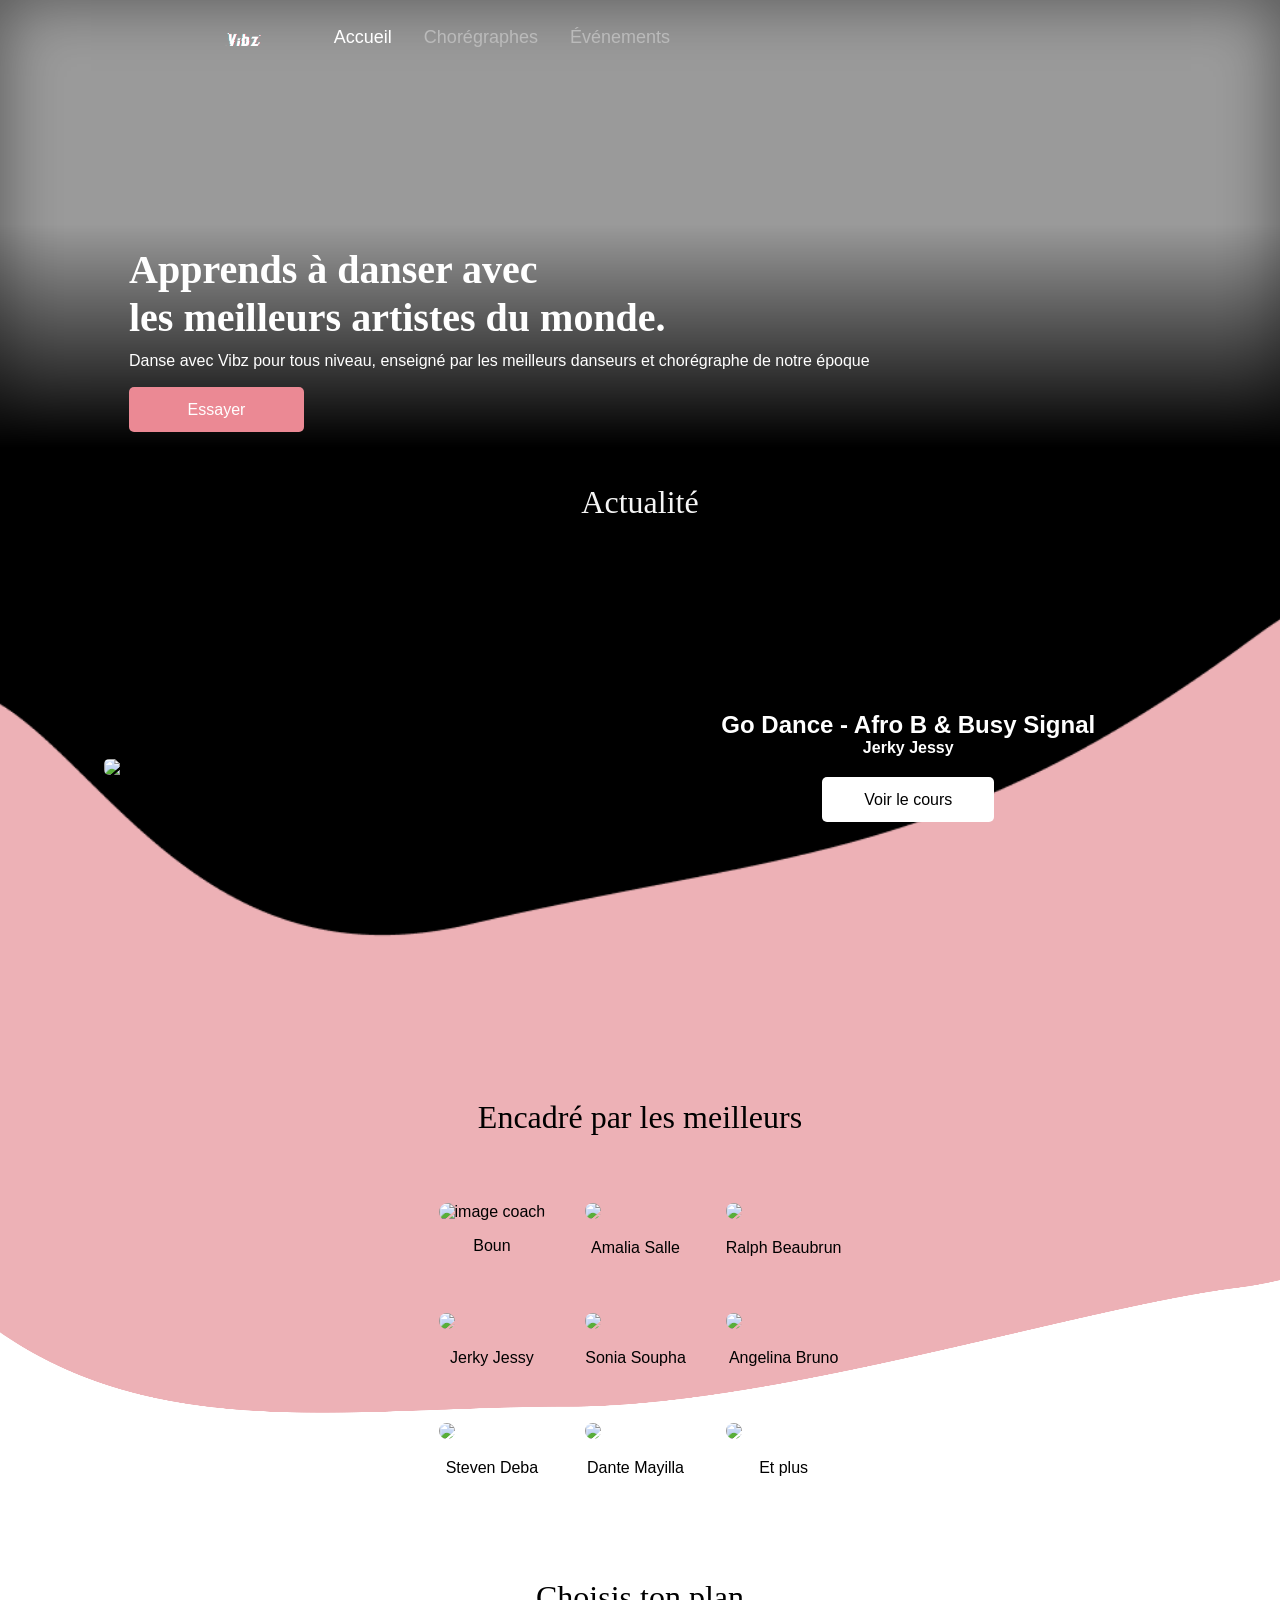
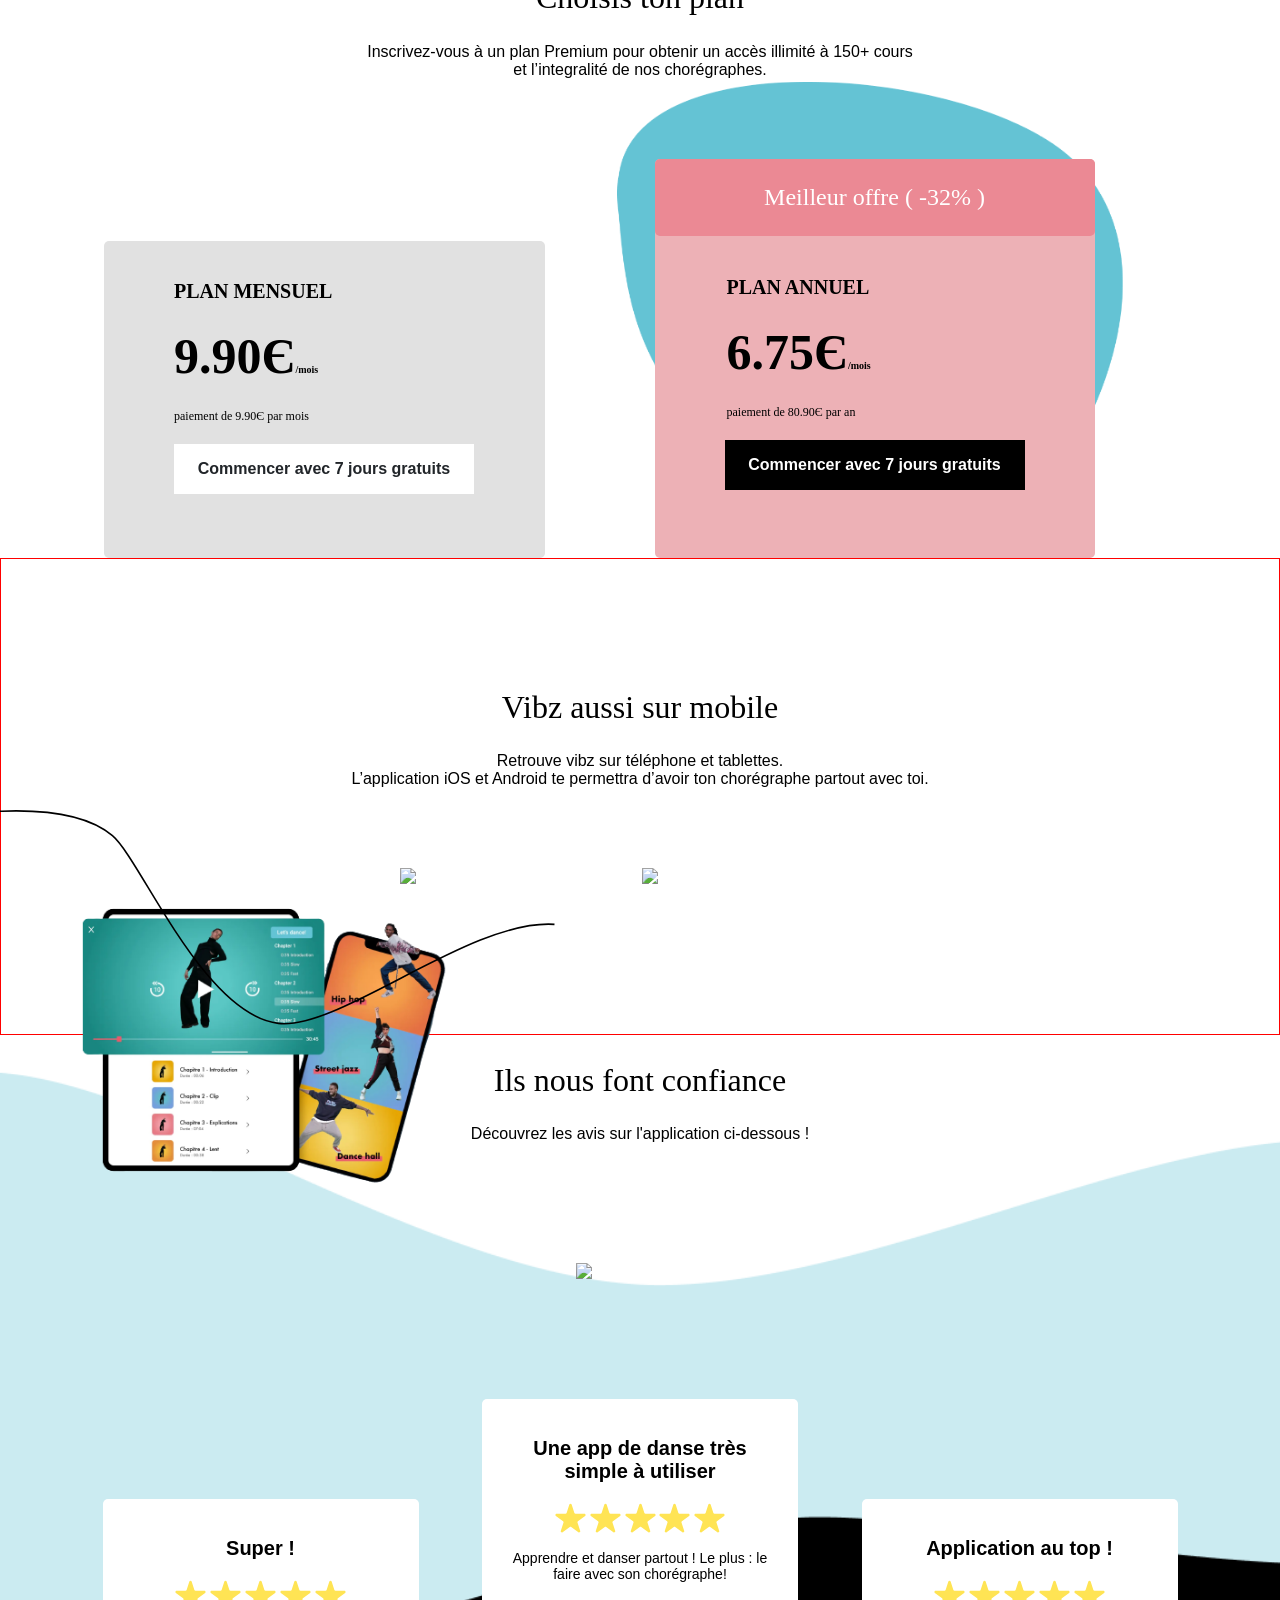
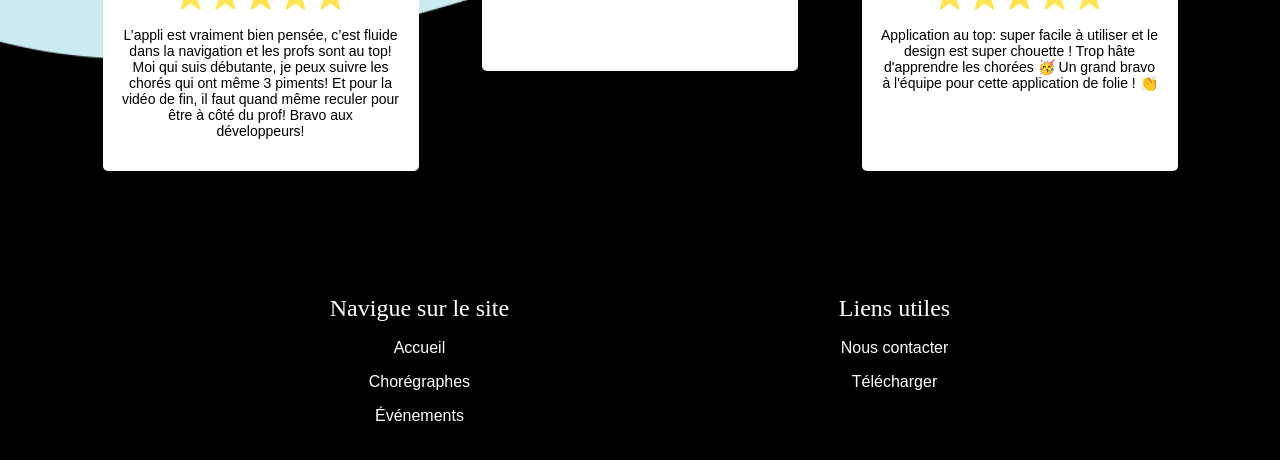
==== index.html @ 708f9fd5 "1.02.02" ====
<!DOCTYPE html>
<html lang="fr">

<head>
  <meta charset="UTF-8">
  <meta http-equiv="X-UA-Compatible" content="IE=edge">
  <meta name="viewport" content="width=device-width, initial-scale=1.0">
  <title>Vibz Dance Projet FW 2e I</title>
  <link rel="icon" type="image/png" href="images/icon.png">
  <link rel="stylesheet" href="style.css">
  <link rel="stylesheet" href="responsive.css">
</head>

<body>


  <!-- Partie Home -->


  <section>
    <div id="parent">
      <video id="video" src="images/test.mp4" autoplay loop muted></video>

      <div class="overlay">
      </div>

      <div class="gradient"></div>

      <header id="header">
        <div id="logo">
          <img src="images/logo.png" alt="logo">
        </div>
        <nav>
          <ul>
            <li><a class="active" href="index.html">Accueil</a></li>
            <li><a href="choregraphes.html">Chorégraphes</a></li>
            <li><a href="evenements.html">Événements</a></li>
          </ul>
        </nav>
      </header>

      <div class="overlay-front">
        <div class="arriv">
          <h1 id="text-white">Apprends à danser avec <br>
            les meilleurs artistes du monde.</h1>
          <p class="p-white">Danse avec Vibz pour tous niveau, enseigné par les
            meilleurs danseurs et chorégraphe de notre époque</p>
          <a class="btn-try">Essayer</a>
        </div>
      </div>
    </div>
  </section>


  <!-- Partie Actualité -->


  <section>
    <div class="main1">
      <h2 class="news">Actualité</h2>
      <div class="container">
        <img class="rose" src="images/rose.png">

        <div class="godance">
          <h4 class="white">Go Dance - Afro B & Busy Signal</h4>
          <h6>Jerky Jessy</h6>
          <a class="btn-see">Voir le cours</a>
        </div>

      </div>
    </div>
  </section>


  <!-- Partie Encadré par les meilleurs -->


  <section>
    <div class="divthebest">
      <h2 class="thebest">Encadré par les meilleurs</h2>
    </div>

    <div class="grid" id="img-white">
      <div class="photo-1">
        <img
          src="https://www.vibz.dance/_next/image?url=https%3A%2F%2Ffirebasestorage.googleapis.com%2Fv0%2Fb%2Fworldcandance-d82ad.appspot.com%2Fo%2Fchoreographers%252Fboun%252Fboun_profile_picture.jpg%3Falt%3Dmedia%26token%3D9c25cb56-d359-4a05-9c46-269ebfd60233&w=128&q=75"
          alt="image coach">
        <p class="coach-1">Boun</p>
      </div>
      <div class="photo-2">
        <img
          src="https://www.vibz.dance/_next/image?url=https%3A%2F%2Ffirebasestorage.googleapis.com%2Fv0%2Fb%2Fworldcandance-d82ad.appspot.com%2Fo%2Fchoreographers%252Famalia-salle%252Famalia_salle_profile_picture.jpg%3Falt%3Dmedia%26token%3Dde2f6868-88d7-4ff1-a062-2671416c5f69&w=128&q=75">
        <p class="coach-1">Amalia Salle</p>
      </div>
      <div class="photo-3">
        <img
          src="https://www.vibz.dance/_next/image?url=https%3A%2F%2Ffirebasestorage.googleapis.com%2Fv0%2Fb%2Fworldcandance-d82ad.appspot.com%2Fo%2Fchoreographers%252Fralph-beaubrun%252Fralph_beaubrun_profile_picture.jpg%3Falt%3Dmedia%26token%3D3e34596b-1ef4-49de-a685-628c40fd3b8f&w=128&q=75">
        <p class="coach-3">Ralph Beaubrun</p>
      </div>
      <div class="photo-4">
        <img
          src="https://www.vibz.dance/_next/image?url=https%3A%2F%2Ffirebasestorage.googleapis.com%2Fv0%2Fb%2Fworldcandance-d82ad.appspot.com%2Fo%2Fchoreographers%252Fjerky-jessy%252Fjerky_jessy_profile_picture.jpg%3Falt%3Dmedia%26token%3D17b07dfc-0f66-4710-b7e5-4c1dfb697aa8&w=128&q=75">
        <p class="coach-4">Jerky Jessy</p>
      </div>
      <div class="photo-5">
        <img
          src="https://www.vibz.dance/_next/image?url=https%3A%2F%2Ffirebasestorage.googleapis.com%2Fv0%2Fb%2Fworldcandance-d82ad.appspot.com%2Fo%2Fchoreographers%252Fsonia-soupha%252Fsonia_soupha_profile_picture.jpg%3Falt%3Dmedia%26token%3Dffe6ced4-2158-4cf2-9b3c-b516e6933300&w=128&q=75">
        <p class="coach-5">Sonia Soupha</p>
      </div>
      <div class="photo-6">
        <img
          src="https://www.vibz.dance/_next/image?url=https%3A%2F%2Ffirebasestorage.googleapis.com%2Fv0%2Fb%2Fworldcandance-d82ad.appspot.com%2Fo%2Fchoreographers%252Fangelina-bruno%252Fangelina_bruno_profile_picture.jpg%3Falt%3Dmedia%26token%3De5d7a3f4-0ad6-43d7-8d41-f0ca36f700e2&w=128&q=75">
        <p class="coach-6">Angelina Bruno</p>
      </div>
      <div class="photo-7">
        <img
          src="https://www.vibz.dance/_next/image?url=https%3A%2F%2Ffirebasestorage.googleapis.com%2Fv0%2Fb%2Fworldcandance-d82ad.appspot.com%2Fo%2Fchoreographers%252Fsteven-deba%252Fsteven_deba_profile_picture.jpg%3Falt%3Dmedia%26token%3D087ee11c-7c75-4ff1-a467-c4d34cd9067d&w=128&q=75">
        <p class="coach-7">Steven Deba</p>
      </div>
      <div class="photo-8">
        <img
          src="https://www.vibz.dance/_next/image?url=https%3A%2F%2Ffirebasestorage.googleapis.com%2Fv0%2Fb%2Fworldcandance-d82ad.appspot.com%2Fo%2Fchoreographers%252Fdante-mayilla%252Fdante_profile_picture.jpg%3Falt%3Dmedia%26token%3Daf656cca-d666-4e8f-b3cd-88b8c456d04a&w=128&q=75">
        <p class="coach-8">Dante Mayilla</p>
      </div>
      <div class="photo-9">
        <img src="https://www.vibz.dance/_next/image?url=%2Fassets%2Fhome%2Fmore_button.png&w=128&q=75">
        <p class="coach-9">Et plus</p>
      </div>
    </div>
  </section>


  <!-- Choisis ton plan -->


  <section>
    <h2 class="choosetitle">Choisis ton plan</h2>
    <p class="undertitle">Inscrivez-vous à un plan Premium pour obtenir un accès illimité à 150+ cours <br>
      et l’integralité de nos chorégraphes.</p>


    <!-- Partie Mensuel -->


    <div>
      <div class="containeroffer">
        <div id="monthly">
          <h6 class="left">PLAN MENSUEL</h6>
          <p class="price-left">9.90Є<span class="small">/mois</span></p>
          <p class="pay-left">paiement de 9.90Є par mois</p>
          <a class="startm">Commencer avec 7 jours gratuits</a>

        </div>


        <!-- Partie Annuel -->


        <div id="year">
          <img src="images/pricing_background.png" class="bgblue" alt="fondbleu">
          <div id="bestoffer">
            <p class="pannuel">Meilleur offre ( -32% )</p>
          </div>
          <div class="padding">
            <h3 class="right">PLAN ANNUEL</h3>
            <p class="price">6.75Є<span class="small">/mois</span></p>
            <p class="pay">paiement de 80.90Є par an </p>
            <a class="starta">Commencer avec 7 jours gratuits</a>
          </div>
        </div>
      </div>
    </div>
  </section>


  <!-- Vibz aussi sur mobile -->


  <section class="section-mobile">
    <div>
      <h2 class="vibzmobile">Vibz aussi sur mobile</h2>
      <p class="undertitle1">Retrouve vibz sur téléphone et tablettes. <br>
        L’application iOS et Android te permettra d’avoir ton chorégraphe partout avec toi.</p>
      <img src="images/vibz_tablette_mobile.png" id="tablet" alt="tablette appli">
      <div>
        <svg id="svg" preserveAspectRatio="xMinYMin" viewBox="0 0 400 200">
          <path stroke="black" fill="none"
            d="M6.231,25.429 C3.795,25.356 86.047,8.08 118.592,35.481 136.455,50.506 175.453,147.31 222.45,152.953 260.841,157.56 342.9,87.392 395.287,90.986   " />
        </svg>
      </div>
    </div>

    <div class="row">
      <img src="https://www.cantelmedical.eu/wp-content/uploads/2022/06/App-Store-picto.png" id="marginright"
        class="apples">
      <img
        src="https://www.aixlesbains.fr/var/aixinter/storage/images/media/images/cadre-de-vie/technologie/logo-disponible-sur-google-play/477789-1-fre-FR/Logo-Disponible-sur-Google-play_full_image.png"
        class="googlep">
    </div>
  </section>


  <!-- Ils nous font confiance -->


  <section class="main2">
    <div>
      <h2 class="choosetitle">Ils nous font confiance</h2>
      <div class="undertitle">Découvrez les avis sur l'application ci-dessous !</div>
      <img src="https://www.vibz.dance/_next/image?url=%2Flogos%2Fpartners%2Fstudio_harmonic_logo.png&w=384&q=75"
        class="logoentr">
    </div>


    <div class="row-comm">
      <div class="comm1">
        <p class="reviewtitle">Super !</p>
        <!-- <img src="https://www.vibz.dance/_next/image?url=%2Fassets%2Fhome%2Ffive_stars.png&w=256&q=75" class="star"> -->
        <img src="images/star.svg" id="star1">
        <img src="images/star.svg" id="star2">
        <img src="images/star.svg" id="star3">
        <img src="images/star.svg" id="star4">
        <img src="images/star.svg" id="star5">
        <p class="comm">L’appli est vraiment bien pensée, c’est fluide dans la navigation et les profs sont au
          top! Moi qui suis débutante, je peux suivre les chorés qui ont même 3 piments! Et pour la vidéo de
          fin, il faut quand même reculer pour être à côté du prof! Bravo aux <br> développeurs!</p>
      </div>
      <div class="comm2">
        <p class="reviewtitle">Une app de danse très simple à utiliser</p>
        <img src="images/star.svg" id="star6">
        <img src="images/star.svg" id="star7">
        <img src="images/star.svg" id="star8">
        <img src="images/star.svg" id="star9">
        <img src="images/star.svg" id="star10">
        <p class="comm">Apprendre et danser partout ! Le plus : le faire avec son chorégraphe!</p>
      </div>
      <div class="comm3">
        <p class="reviewtitle">Application au top !</p>
        <img src="images/star.svg" id="star11">
        <img src="images/star.svg" id="star12">
        <img src="images/star.svg" id="star13">
        <img src="images/star.svg" id="star14">
        <img src="images/star.svg" id="star15">
        <p class="comm">Application au top: super facile à utiliser et le design est super chouette ! Trop hâte
          d'apprendre les chorées 🥳 Un grand bravo à l'équipe pour cette application de folie ! 👏</p>
      </div>
    </div>
  </section>


  <!-- Footer -->


  <section>
    <footer>
      <div class="jce">
        <h4 class="tf">Navigue sur le site</h4>
        <a class="link" href="index.html">Accueil</a>
        <a class="link" href="choregraphes.html">Chorégraphes</a>
        <a class="link" href="choregraphes.html">Événements</a>
      </div>
      <div>
        <h4 class="tf">Liens utiles</h4>
        <a class="link" href="index.html">Nous contacter</a>
        <a class="link" href="https://vibz.dance/download">Télécharger</a>
      </div>
    </footer>
  </section>


  <!-- Script -->


  <script src="https://cdnjs.cloudflare.com/ajax/libs/gsap/3.9.1/gsap.min.js"></script>
  <script src="https://cdnjs.cloudflare.com/ajax/libs/gsap/3.9.1/MotionPathPlugin.min.js"></script>
  <script src="https://cdnjs.cloudflare.com/ajax/libs/gsap/3.9.1/ScrollTrigger.min.js"></script>
  <script src="script.js"></script>

</body>

</html>
---- style.css ----
/* Home / Header */


body {
    margin: 0;
    padding: 0;
    background-color: #fff;
    font-family: "Nunito", sans-serif;
    overflow-x: hidden;
    box-sizing: border-box;
}


#video {
    position: absolute;
    width: 100vw;
    height: 100%;
    top: 0;
    left: 0;
    object-fit: cover;
    user-select: none;
}

#main {
    margin-top: 2000px;
}

#parent {
    position: relative;
    height: 35vw;
    width: 100vw;
}

.overlay {
    position: absolute;
    top: 0;
    left: 0;
    width: 100%;
    height: 100%;
    background-color: rgba(0, 0, 0, 0.396);
    box-shadow: inset 0 0 4em rgba(0, 0, 0, 0.463);
}

.gradient {
    position: absolute;
    bottom: 0;
    left: 0;
    width: 100%;
    height: 50%;
    background: linear-gradient(#00000000, #000000);
}



#header {
    position: relative;
    z-index: 10;
    display: flex;
    justify-content: flex-start;
}

#logo img {
    width: 2.8vw;
    margin-top: 33px;
    margin-left: 225px;
}


nav ul {

    list-style-type: none;
    padding: 10px;
    margin-top: 17px;
    margin-left: 49px;
    display: flex;

}

nav li {

    display: inline-block;
    margin: 0px;
    padding: 0px;
    text-align: center;

}

nav li a {
    margin: 0px 14px;
    text-decoration: none;
    color: rgb(186, 186, 186);
    font-size: 18px;
    margin-right: 18px;
    transition: 0.3s;

}

nav a:hover {
    /**border-bottom: 5px solid red;**/
    color: rgb(220, 220, 220)
}

.active {
    color: white;
    transition: 0.3s;
}

nav a .active:hover {
    color: white;
}



#text-white {
    font-family: "Futura";
    font-size: 40px;
    line-height: 48px;
    color: white;
    display: block;
    max-width: 1023px;
    margin: auto;
    padding-top: 172px;
    padding-bottom: 10px;
    /* border: 1px solid red; */

}


.p-white {
    margin: auto;
    display: block;
    max-width: 1023px;
    /* border: 1px solid red; */
    color: white;
}

.overlay-front {
    position: relative;
    z-index: 1;
}

.btn-try {
    background-color: #eb8994;
    color: #fff;
    display: flex;
    border-radius: 5px;
    /* width: 175px; */
    height: 45px;
    max-width: 175px;
    max-height: 45px;
    margin-top: 17px;
    align-items: center;
    justify-content: center;
    transition: 0.2s;

}

.btn-try:hover {
    color: black;
    scale: 1.03;
}


.arriv {
    max-width: 1022px;
    margin: auto;
    justify-content: left;
}






/* Partie Actualité  */





.news {
    color: white;
    text-align: center;
    font-family: "Futura";
    font-weight: 500;
    font-size: 32px;
    margin-bottom: 100px;
}

.container {
    display: flex;
    align-items: center;
    /* border: 1px solid red;  */
    margin: auto;
    max-width: 1073px;
}

.containeroffer {
    display: flex;
    align-items: stretch;
    /* border: 1px solid red;  */
    margin: auto;
    max-width: 1073px;
}

.container img,
.container div {
    width: 50%;
    margin-bottom: 150px;
}

.rose {
    border-radius: 5px;
    visibility: hidden;
}

.white {
    color: white;
    text-align: center;
    font-size: 24px;
    justify-content: center;
    align-items: center;
    margin: 0;
}


h6 {
    /* Jerky Jessy */
    text-align: center;
    justify-content: center;
    color: white;
    font-size: 16px;
    margin: 0;
}



.main1 {
    padding: 5px;
    background-image: url(images/black_pink_split_background.png);
    background-size: 102% 102%;

}

#img-white {
    background-image: url(images/white_pink_split_background.png);
    top: 0;
    margin: 0;
    background-size: 101% 101%;
}

.godance {
    display: flex;
    height: 300px;
    margin: auto;
    justify-content: center;
    flex-direction: column;
    align-items: center;
    visibility: hidden;

}

.btn-see {
    background-color: #ffffff;
    color: #000;
    display: flex;
    border-radius: 5px;
    /* width: 175px; */
    height: 45px;
    max-width: 175px;
    max-height: 45px;
    margin-top: 20px;
    align-items: center;
    justify-content: center;
    padding-left: 42px;
    padding-right: 42px;
    transition: 0.2s;
}

.btn-see:hover {
    color: #eb8994;
    scale: 1.04;
}




/* Partie Encadré par les meilleurs */





.thebest {
    font-size: 32px;
    font-family: "Futura";
    font-weight: 500;
}

.grid {
    display: grid;
    justify-content: center;
    align-items: flex-start;
    gap: 40px;
    grid-template-areas:
        "a b c"
        "d e f"
        "g h i";
    padding-bottom: 60px;
}

.grid div p {
    text-align: center;
}


.grid p {
    text-align: center;
}

.grid div img {
    border-radius: 125px;
}

.photo-1 {
    grid-area: a;
}


.photo-2 {
    grid-area: b;
}



.photo-3 {
    grid-area: c;
}



.photo-4 {
    grid-area: d;
}



.photo-5 {
    grid-area: e;
}



.photo-6 {
    grid-area: f;
}




.photo-7 {
    grid-area: g;
}




.photo-8 {
    grid-area: h;
}



.photo-9 {
    grid-area: i;
}



.divthebest {
    padding-bottom: 40px;
    padding-top: 1px;
    margin: 0;
    text-align: center;
    background-color: #EDB1B6;

}




/* Partie Choisis ton plan */




.choosetitle {

    color: #000;
    text-align: center;
    font-family: "Futura";
    font-weight: 500;
    font-size: 32px;
}

.undertitle {

    text-align: center;
    padding-top: 0;
    margin-bottom: 80px;
}

.undertitle1 {
    text-align: center;
    padding-top: 0;
    margin-bottom: 80px;
    visibility: hidden;

}

.choose {
    /* border: 1px solid red; */
    max-width: 1000px;
    margin: auto;
}

.containeroffer #monthly {
    z-index: 0;
    background-color: #fff;
    border-radius: 5px;
    width: 363px;
    margin-top: 82px;
    padding: 39px;
}

.section-mobile {
    position: relative;
    border: 1px solid red;
}

#svg {
    z-index: 0;
    position: absolute;
    right: 717px;
    width: 50%;
    top: 220px;
    /* visibility: hidden; */
}


.containeroffer #year {
    background-color: #EDB1B6;
    border-radius: 5px;
    width: 440px;
    margin-left: 110px;
    position: relative;
}



.left {
    color: #000;
    font-family: "Futura";
    font-size: 20px;
    font-weight: 600;
    text-align: left;
    margin-left: 31.5px;
}

.right {
    color: #000;
    font-family: "Futura";
    font-size: 20px;
    font-weight: 600;
    text-align: left;
    margin-left: 24px;
}



#bestoffer {
    background-color: #EB8994;
    color: black;
    padding: 1px;
    border-radius: 5px;
    color: white;
    text-align: center;
    font-family: "Futura";
    font-weight: 400;
    font-size: 24px;

}

.price {
    font-size: 50px;
    font-family: "Futura";
    font-weight: 600;
    margin: 24px;

}

.price-left {
    font-size: 50px;
    font-family: "Futura";
    font-weight: 600;
    margin: 24px 24px 24px 31.5px;

}


.pay {
    font-size: 12px;
    font-family: "Futura";
    font-weight: 400;
    margin-left: 24px;
    margin-bottom: 20px;
}

.pay-left {
    font-size: 12px;
    font-family: "Futura";
    font-weight: 400;
    margin-left: 31.5px;
    margin-bottom: 20px;
}


.padding {
    padding: 20px 48px 68px 48px;

}

.startm {
    display: flex;
    font-size: 16px;
    background-color: #fff;
    height: 50px;
    font-weight: bold;
    color: #212529;
    height: 50px;
    margin: auto;
    max-width: 300px;
    max-height: 50px;
    justify-content: center;
    align-items: center;
    transition: 0.25s;
}

.startm:hover {
    scale: 1.1;
}


.starta {
    display: flex;
    font-size: 16px;
    background-color: #000;
    height: 50px;
    font-weight: bold;
    color: white;
    height: 50px;
    margin: auto;
    max-width: 300px;
    max-height: 50px;
    justify-content: center;
    align-items: center;
    transition: 0.25s;
}

.starta:hover {
    scale: 1.1;
}

.small {
    font-size: 10px
}

.bgblue {
    position: absolute;
    left: -30px;
    top: -20px;
    width: 490px;
    height: 460px;
    z-index: -1;
}




/* Partie Vibz aussi sur mobile */




.vibzmobile {
    color: #000;
    text-align: center;
    font-family: "Futura";
    font-weight: 500;
    font-size: 32px;
    margin-top: 130px;
    visibility: hidden;
}

#tablet {
    position: absolute;
    width: 41vw;

}

.row {
    margin: auto;
    max-width: 480px;
    display: flex;
    flex-wrap: wrap;
    /* border: 1px solid red; */
    margin-bottom: 150px;
}

.row img {
    width: 14vw;
}

#marginright {
    margin-right: 63px;
}

.main2 {
    background-image: url(images/trust_background.png);
    background-size: 102% 102%;
    background-repeat: no-repeat;
    text-align: center;
    height: 800px;
}

.logoentr {
    width: 10vw;
    display: flex;
    justify-content: center;
    margin: auto;
    margin-top: 120px;
    visibility: hidden;
}


.row-comm {
    margin: auto;
    max-width: 1075px;
    display: flex;
    flex-wrap: wrap;
    margin-top: 220px;
    justify-content: space-between;

}

.reviewtitle {
    font-size: 20px;
    font-weight: 800;
}

.comm1 {
    border-radius: 5px;
    background-color: white;
    padding: 18px;
    width: 280px;
    font-size: 14px;

}

.comm2 {
    border-radius: 5px;
    background-color: white;
    padding: 18px;
    width: 280px;
    font-size: 14px;
}

.comm3 {
    border-radius: 5px;
    background-color: white;
    padding: 18px;
    width: 280px;
    font-size: 14px;
}



/* Partie Footer */



footer {
    display: flex;
    justify-content: space-evenly;
    color: white;
    background-color: #000;
    padding-bottom: 35px;

}

.tf {
    font-size: 24px;
    font-family: "Futura";
    font-weight: 500;
    line-height: 29px;
    margin-bottom: 0;
}

.link {
    display: flex;
    font-size: 16px;
    margin-top: 16px;
    text-decoration: none;
    color: white;
    justify-content: center;
    align-items: center;
}
---- responsive.css ----
/* Partie Grand Ecran */

@media only screen and  (min-width: 1580px) {
    .row {
        max-width: 640px;
    }
}
    
@media only screen and  (min-width: 1580px) {
    #text-white {
        font-weight: 800;
    }
}

/* Partie Mobile */

@media only screen and (max-width: 424px) {
    body {
        overflow-x: hidden;
        max-width: 424px;
    }
}

@media only screen and (max-width: 424px) {
    .news {
        font-size: 40px;
    }
}


@media only screen and (max-width: 424px) {
    nav ul {
        margin-left: 15px;
        font-size: 1px;
    }
}

@media only screen and (max-width: 424px) {
    nav li a {
        margin-left: 15px;
        font-size: 14px;
    }
}

@media only screen and (max-width: 424px) {
    #logo img{
        margin-left: 30px;
        width: 8vw;
    }
}


@media only screen and (max-width: 424px) {
    #text-white {
        font-size: 24px;
        margin: auto;
        max-width: 350px;
        margin-top: 30px;
        margin-bottom: 30px;
        text-align: center;

    }
}

@media only screen and (max-width: 424px) {
    .p-white {
        margin: auto;
        max-width: 350px;
        margin-top: 30px;
        margin-bottom: 30px;
        text-align: center;

    }
}

@media only screen and (max-width: 424px) {
    .btn-try {
        margin: auto;
        max-width: 150px;

    }
}


@media only screen and (max-width: 424px) {
    .godance {
       height: 1000px;
       align-items:initial;
       max-width: 180px;

    }
}

@media only screen and (max-width: 424px) {
    .rose {
       height: 150px;

    }
}

@media only screen and (max-width: 424px) {
    .grid div img  {
        width: 90px;

    }
}

@media only screen and (max-width: 424px) {
    .grid div p  {
        font-size: 12px;
        text-align: center;
        gap: 34px;

    }
}


@media only screen and (max-width: 424px) {
    .encadre {
        font-size: 26px;

    }
}

@media only screen and (max-width: 424px) {
    .undertitle {
        font-size: 16px;
        max-width: 280px;
        margin: auto;

    }
}

@media only screen and (max-width: 424px) {
    .undertitle1 {
        font-size: 16px;
        max-width: 280px;
        margin: auto;

    }
}

@media only screen and (max-width: 424px) {
    #tablet {
        width: 100vw;
        margin-top: 50px;
    }
}

@media only screen and (max-width: 424px) {
    .row {
        max-width: 309px;
        margin: auto;
        margin-bottom: 60px;
    }
}

@media only screen and (max-width: 424px) {
    .row img {
        width: 35vw;
        display: flex;
        justify-content: space-around;
        text-align: center;

    }
}

@media only screen and (max-width: 424px) {
    #marginright {
        margin-right: 0;

    }
}

@media only screen and (max-width: 424px) {
    .logoentr {
        width: 40vw;

    }
}

@media only screen and (max-width: 424px) {
    .containeroffer {
        display: flex;
        max-width: 300px;
        margin: auto;
        flex-direction: column;

    }
}

@media only screen and (max-width: 424px) {
    .containeroffer #mensuel {
        width: 269px;
        padding: 20px;
        margin-bottom: 200px;
    }
}

@media only screen and (max-width: 424px) {
    .containeroffer #annuel {
        margin-left: 0;
        width: 310px;
        margin-bottom: 200px;
    }
}

@media only screen and (max-width: 424px) {
    #annuel .bgblue {
        margin-left: 0;
        width: 355px;
        margin-bottom: 200px;
    }
}
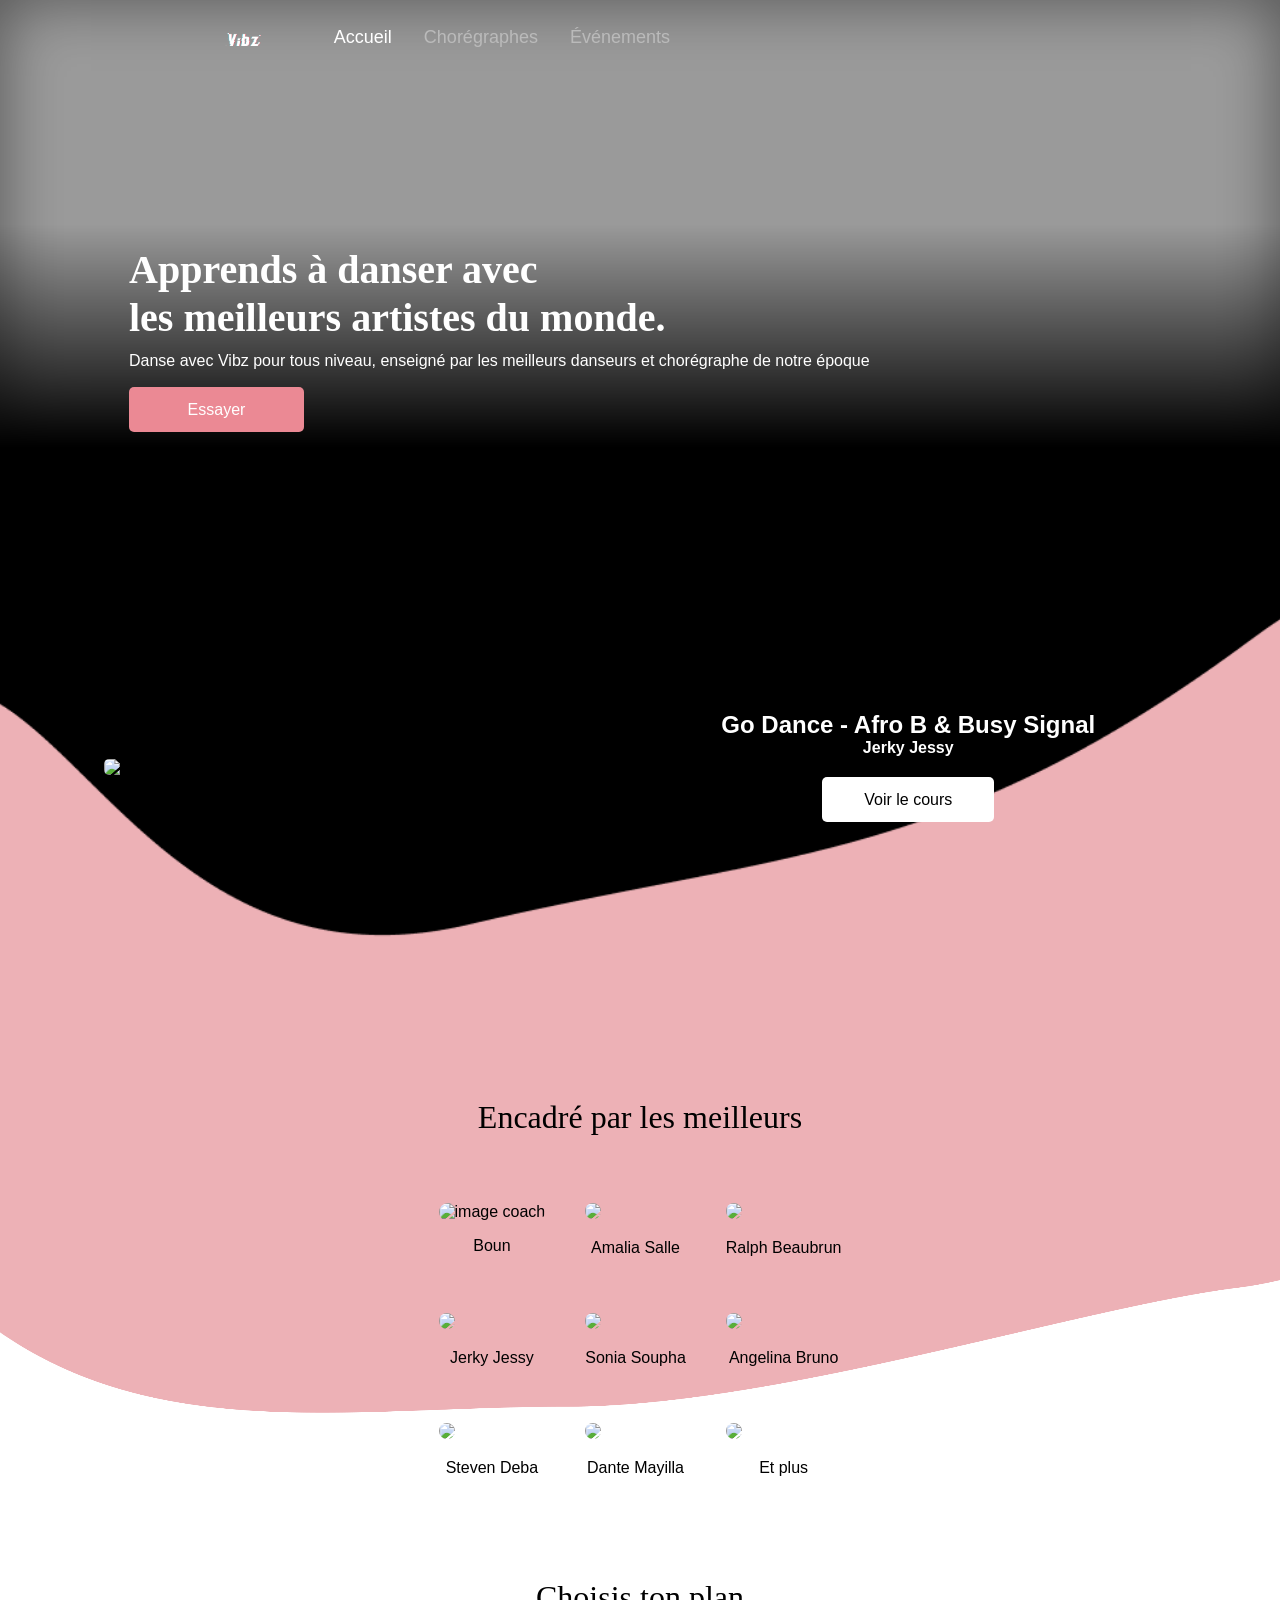
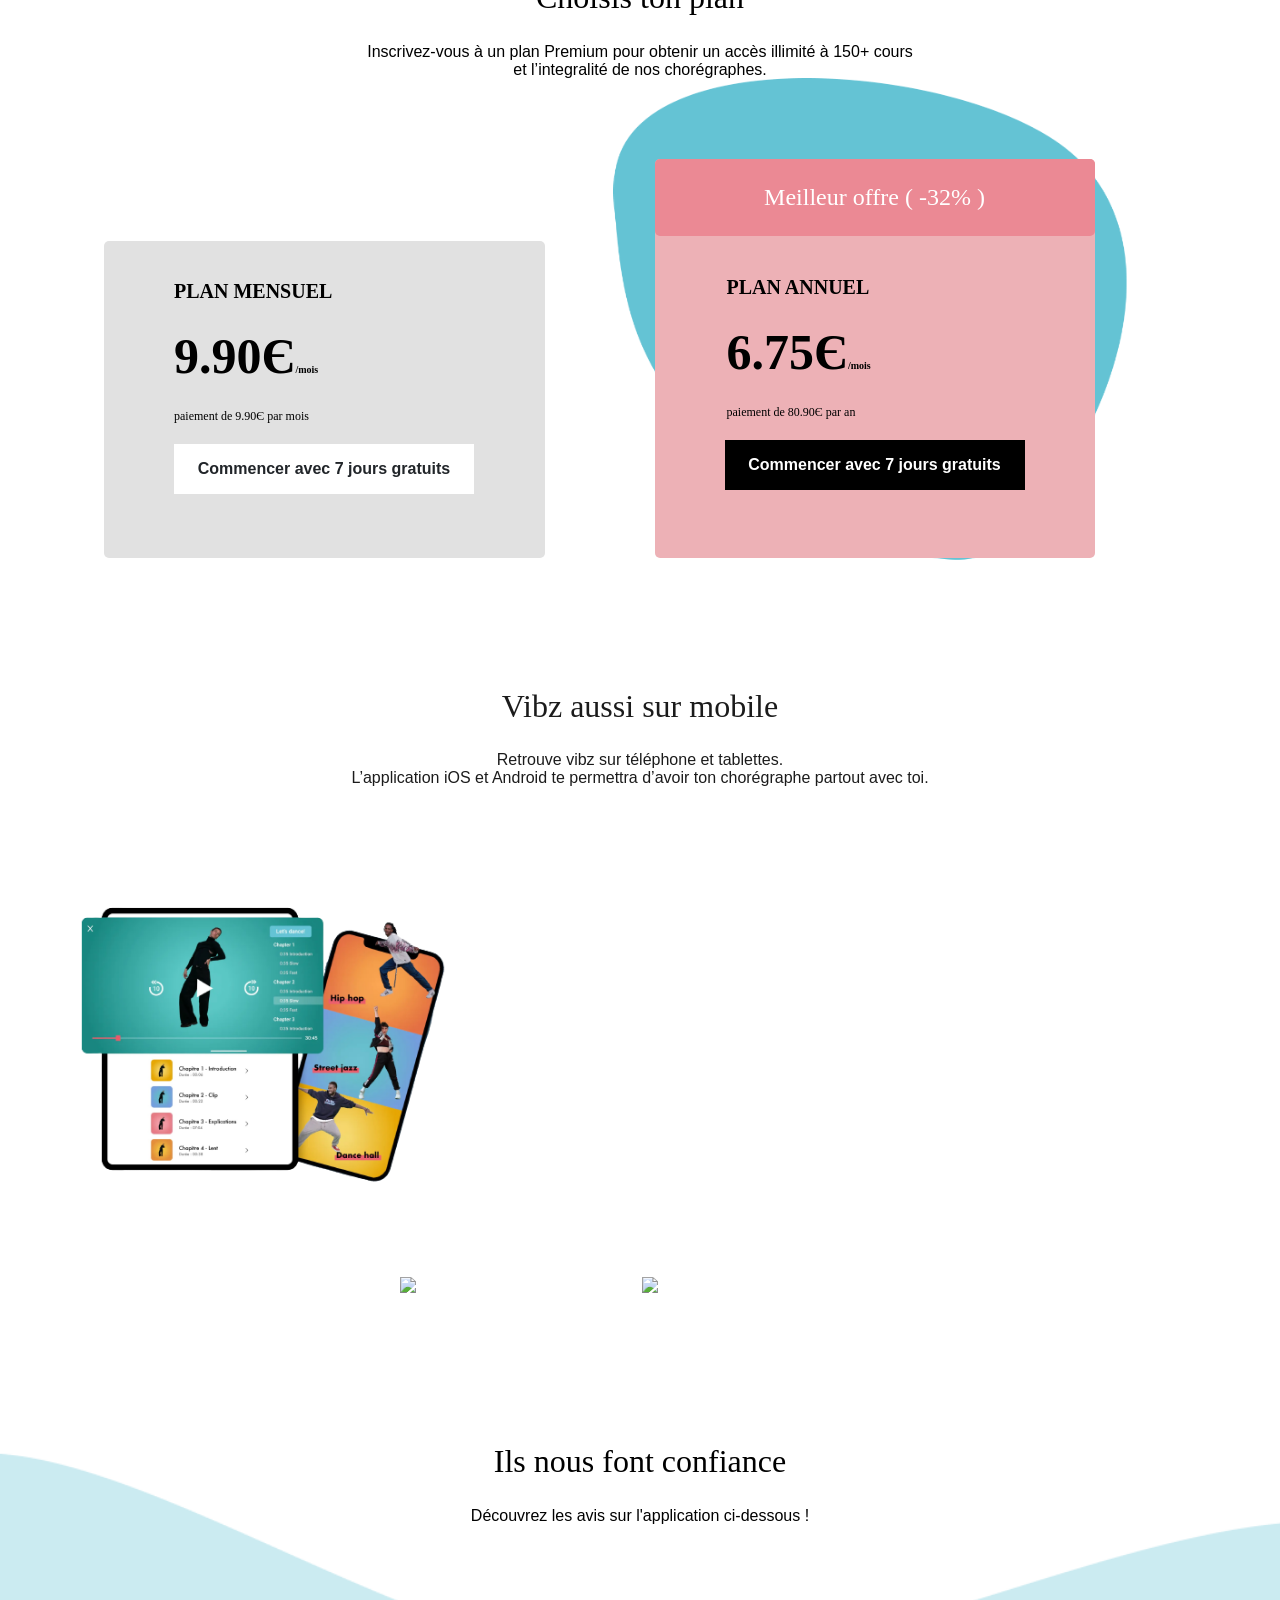
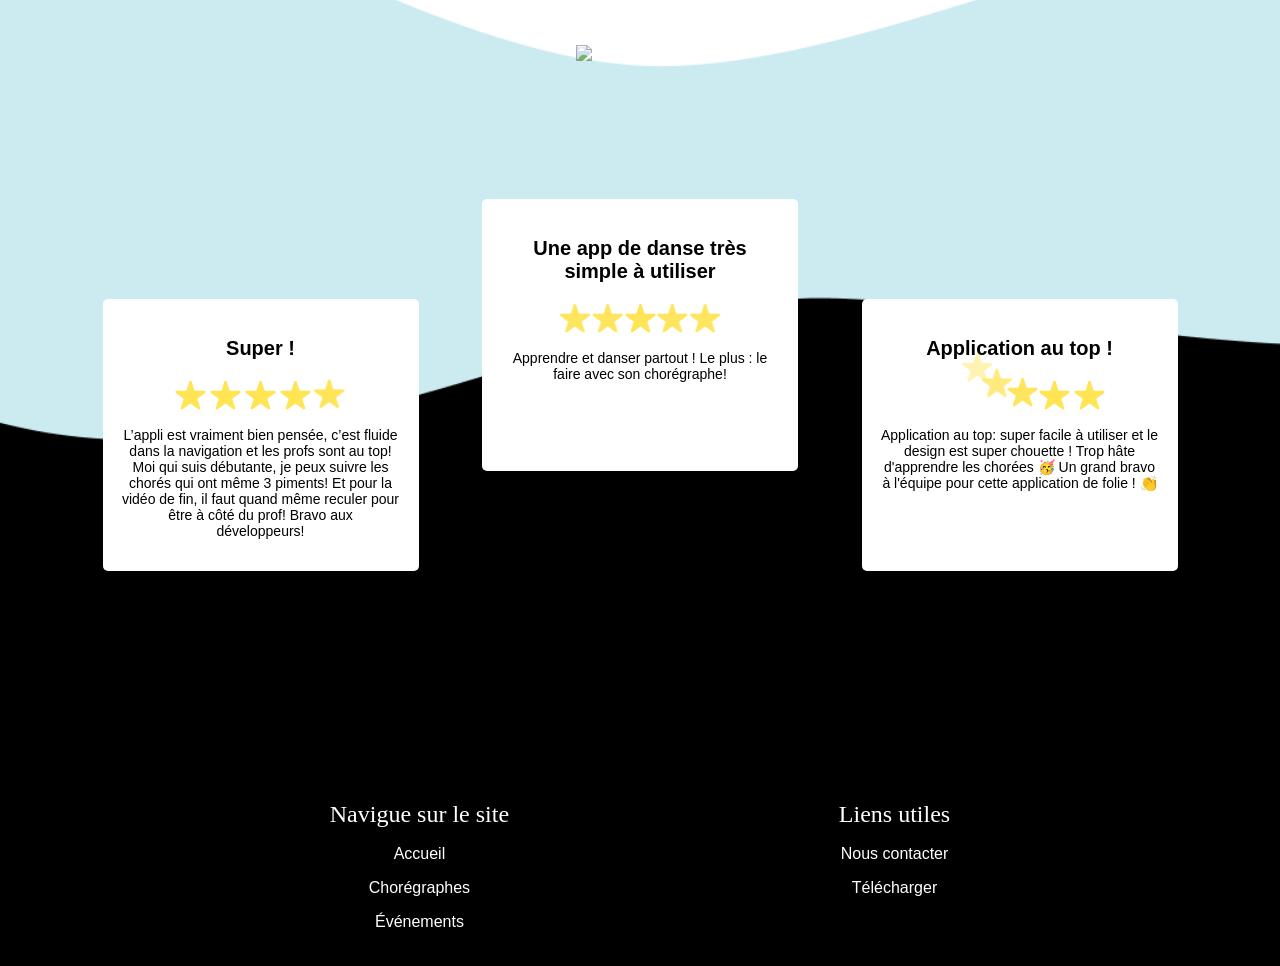
==== commit c95746b7: "1.02.03" ====
--- a/index.html
+++ b/index.html
@@ -211,6 +211,9 @@
         class="logoentr">
     </div>
 
+    <div class="trigger-comm">
+      <p class="hidden">uifefyiuyiu</p>
+    </div>
 
     <div class="row-comm">
       <div class="comm1">
--- a/style.css
+++ b/style.css
@@ -435,7 +435,6 @@
 
 .section-mobile {
     position: relative;
-    border: 1px solid red;
 }
 
 #svg {
@@ -443,8 +442,8 @@
     position: absolute;
     right: 717px;
     width: 50%;
-    top: 220px;
-    /* visibility: hidden; */
+    top: 215px;
+    visibility: hidden;
 }
 
 
@@ -615,6 +614,7 @@
     flex-wrap: wrap;
     /* border: 1px solid red; */
     margin-bottom: 150px;
+    margin-top: 490px;
 }
 
 .row img {
@@ -648,9 +648,18 @@
     max-width: 1075px;
     display: flex;
     flex-wrap: wrap;
-    margin-top: 220px;
+    /* margin-top: 220px; */
     justify-content: space-between;
 
+}
+
+.trigger-comm {
+    margin-top: 170px;
+    margin-bottom: 50px;
+}
+
+.hidden {
+    visibility: hidden;
 }
 
 .reviewtitle {
@@ -695,6 +704,7 @@
     color: white;
     background-color: #000;
     padding-bottom: 35px;
+    padding-top: 125px;
 
 }
 
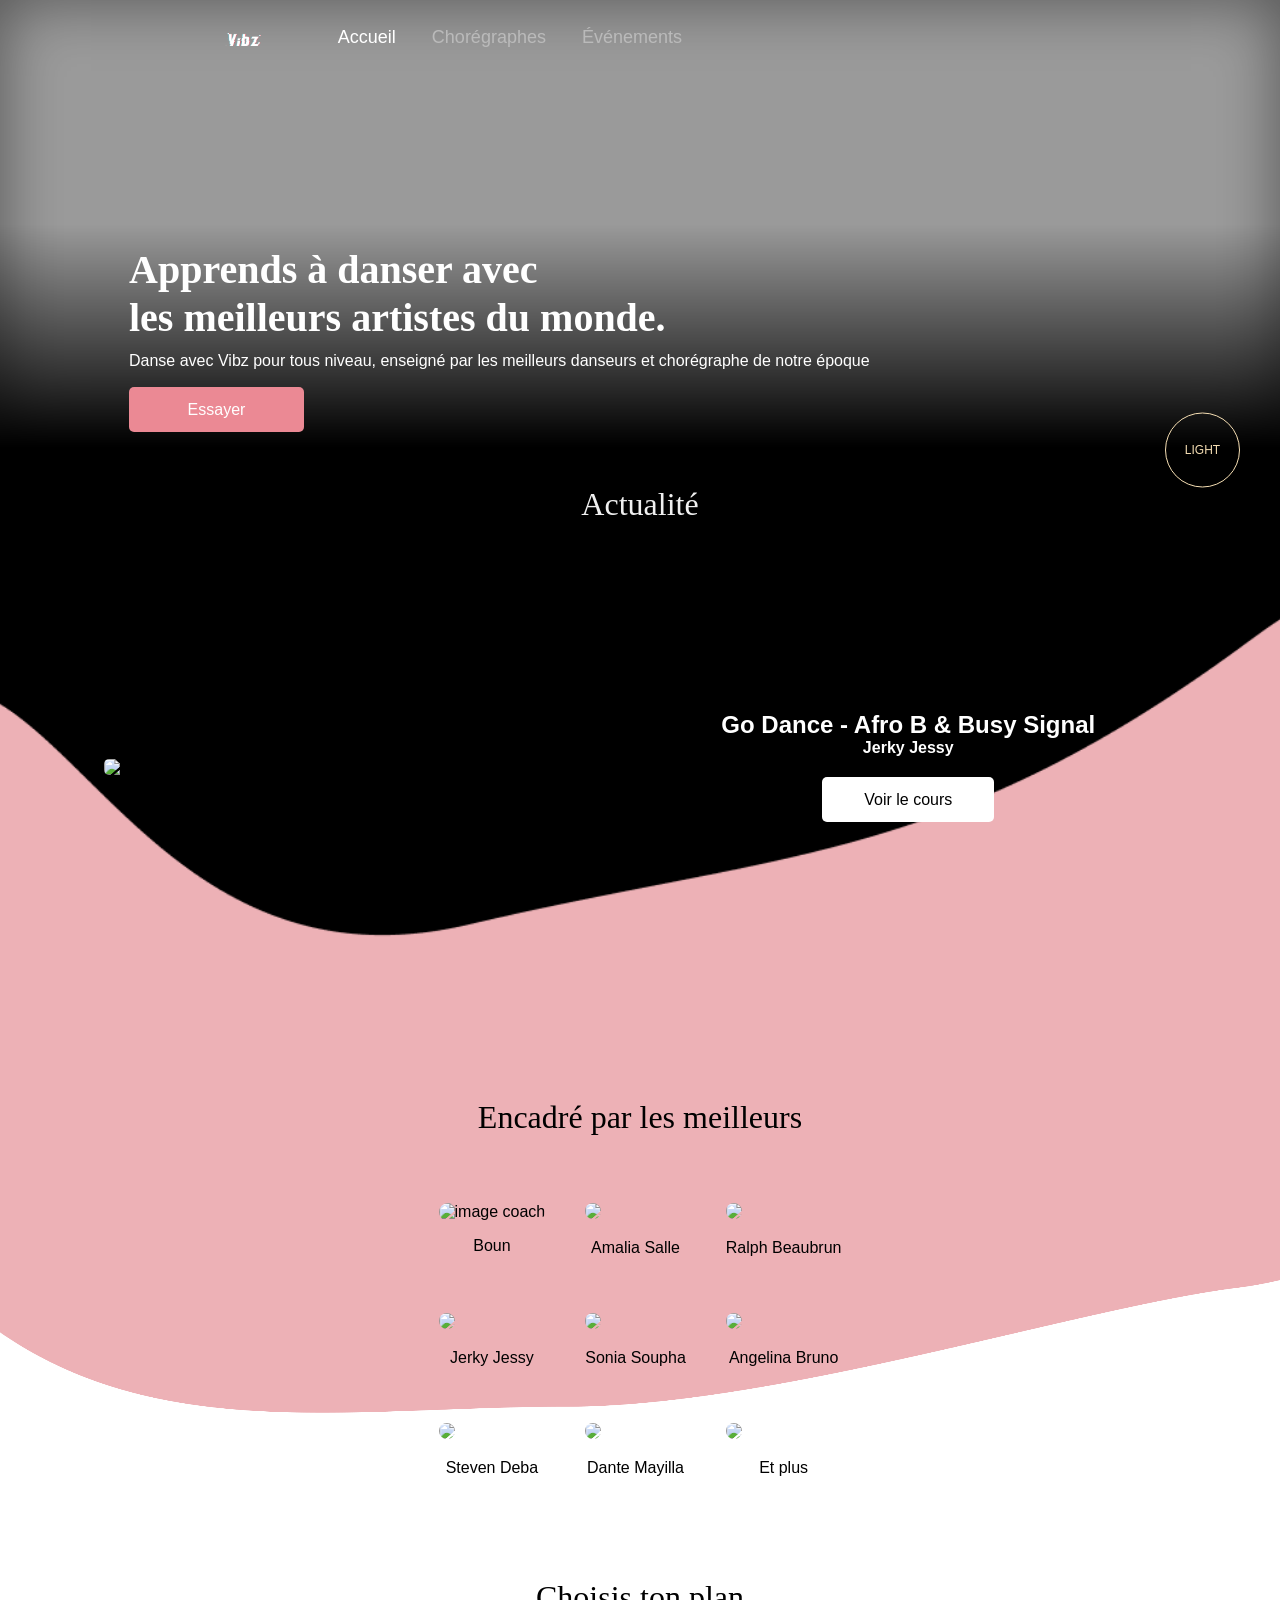
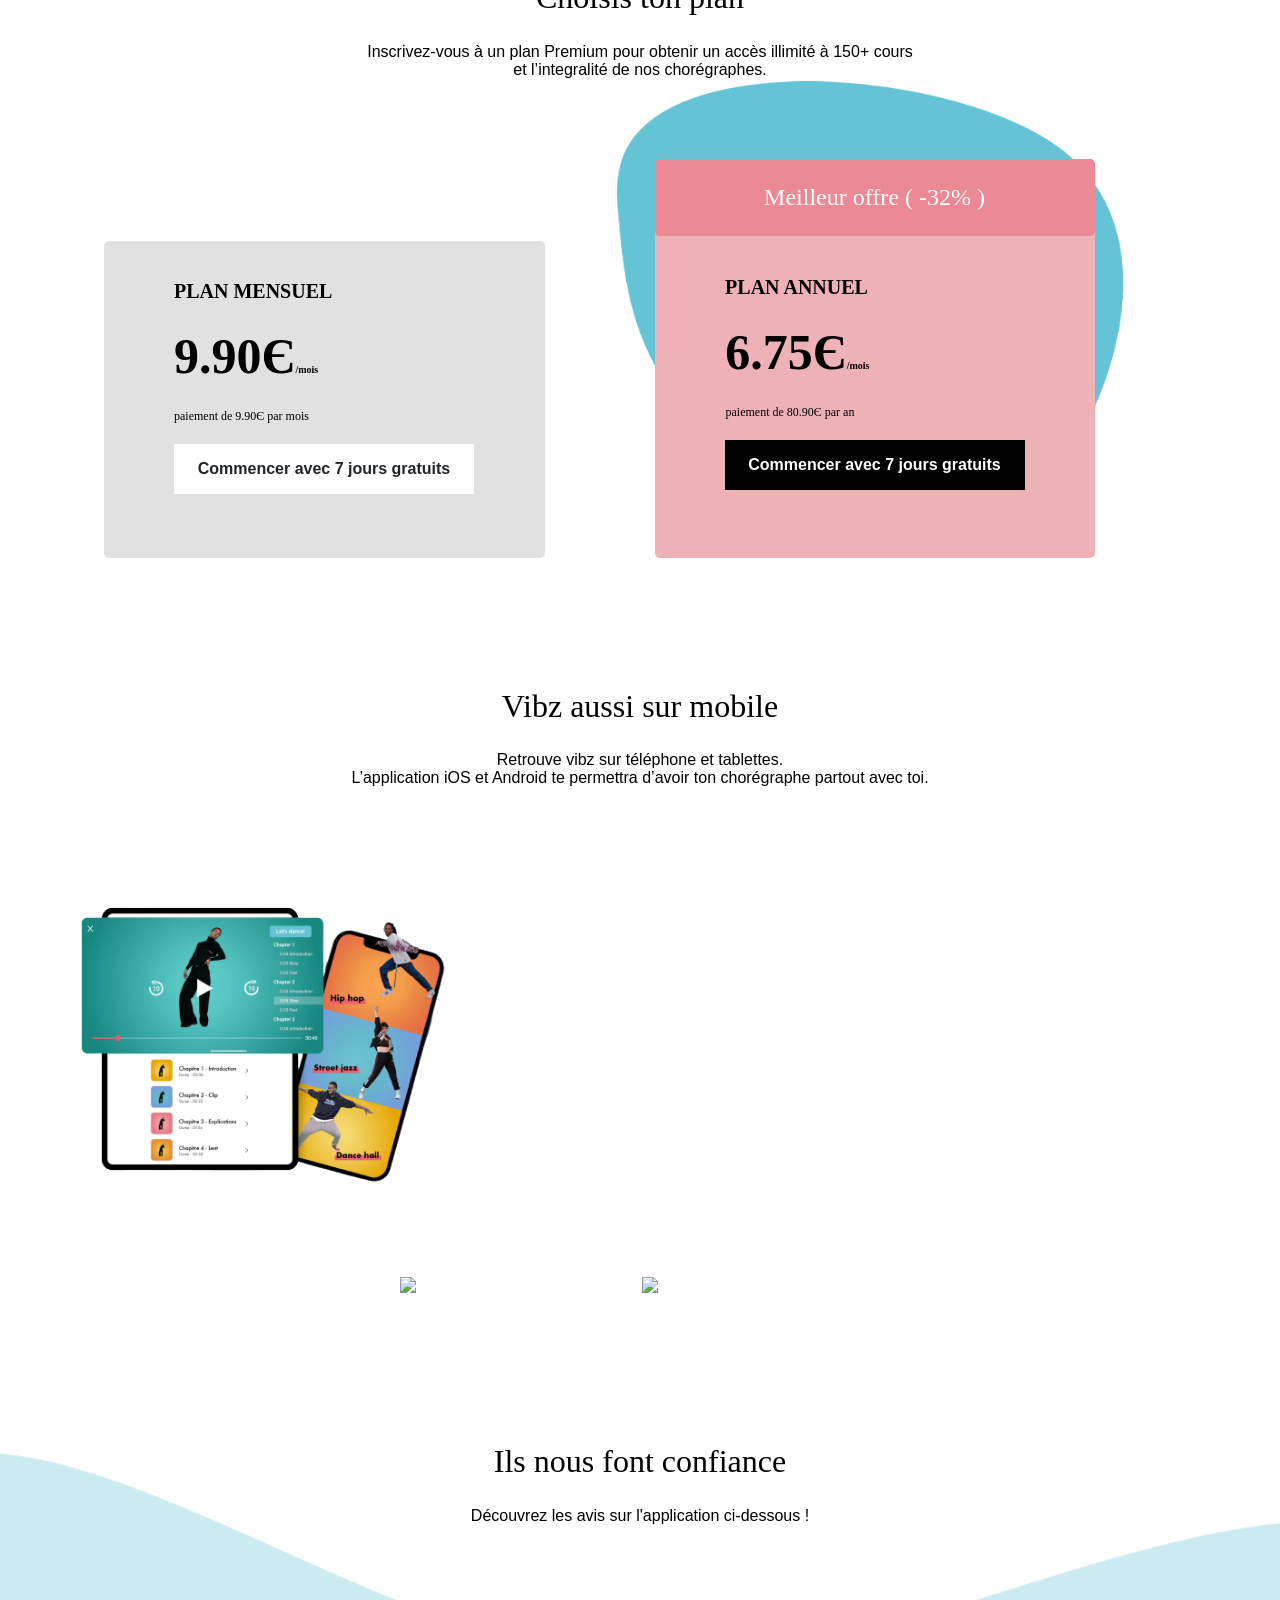
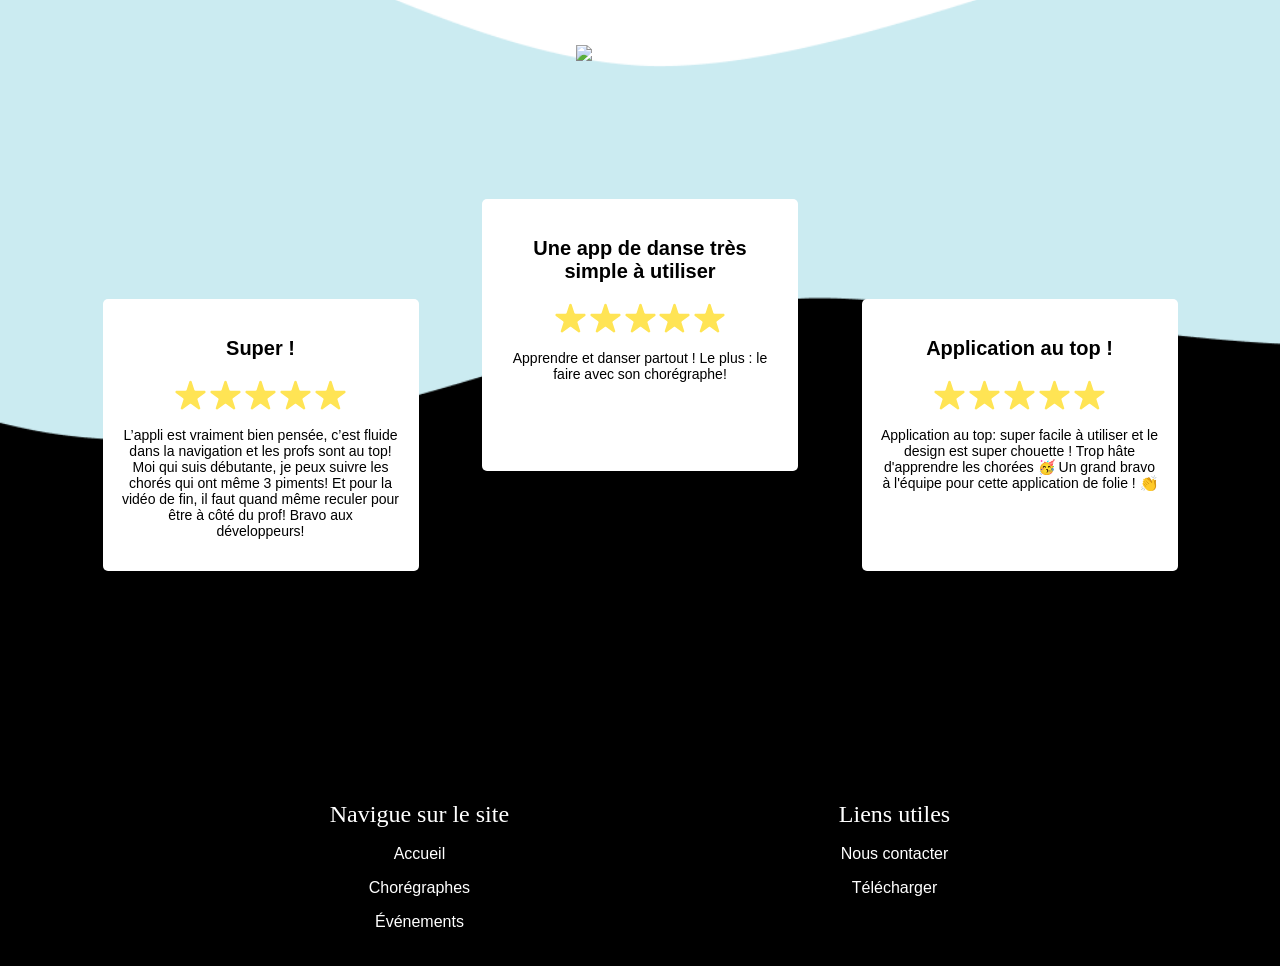
==== commit d71ecfc4: "1.02.05" ====
--- a/index.html
+++ b/index.html
@@ -18,6 +18,8 @@
 
 
   <section>
+
+
     <div id="parent">
       <video id="video" src="images/test.mp4" autoplay loop muted></video>
 
@@ -50,6 +52,8 @@
       </div>
     </div>
   </section>
+
+  <button class="change" id="changeColor">LIGHT</button>
 
 
   <!-- Partie Actualité -->
@@ -274,6 +278,7 @@
   <!-- Script -->
 
 
+  <script src="https://cdnjs.cloudflare.com/ajax/libs/jquery/3.4.0/jquery.min.js"> </script>
   <script src="https://cdnjs.cloudflare.com/ajax/libs/gsap/3.9.1/gsap.min.js"></script>
   <script src="https://cdnjs.cloudflare.com/ajax/libs/gsap/3.9.1/MotionPathPlugin.min.js"></script>
   <script src="https://cdnjs.cloudflare.com/ajax/libs/gsap/3.9.1/ScrollTrigger.min.js"></script>
--- a/style.css
+++ b/style.css
@@ -4,12 +4,37 @@
 body {
     margin: 0;
     padding: 0;
-    background-color: #fff;
+    background-color: #FFF;
     font-family: "Nunito", sans-serif;
     overflow-x: hidden;
     box-sizing: border-box;
 }
 
+.change {
+    cursor: pointer;
+    border: 1.2px solid wheat;
+    width: 75px;
+    height: 75px;
+    border-radius: 50%;
+    text-align: center;
+    font-size: 12px;
+    color: wheat;
+    position: fixed;
+    right: 40px;
+    top: 50%;
+    transform: translateY(-50%);
+    z-index: 999;
+    display: flex;
+    justify-content: center;
+    align-items: center;
+    background: transparent;
+    transition: 0.3s;
+}
+
+.dark .change {
+    color: black;
+    border: 1.2px solid black;
+}
 
 #video {
     position: absolute;
@@ -50,6 +75,9 @@
     background: linear-gradient(#00000000, #000000);
 }
 
+.dark .gradient {
+    background: linear-gradient(#00000000, #222222);
+}
 
 
 #header {
@@ -63,6 +91,11 @@
     width: 2.8vw;
     margin-top: 33px;
     margin-left: 225px;
+    transition: 0.5s;
+}
+
+#logo img:hover {
+    scale: 1.3
 }
 
 
@@ -76,21 +109,12 @@
 
 }
 
-nav li {
-
-    display: inline-block;
-    margin: 0px;
-    padding: 0px;
-    text-align: center;
-
-}
 
 nav li a {
-    margin: 0px 14px;
+    margin: 0px 18px;
     text-decoration: none;
     color: rgb(186, 186, 186);
     font-size: 18px;
-    margin-right: 18px;
     transition: 0.3s;
 
 }
@@ -242,11 +266,19 @@
 
 }
 
+.dark .main1 {
+    background-image: url(images/black_pink_split_bg_dark.png);
+}
+
 #img-white {
     background-image: url(images/white_pink_split_background.png);
     top: 0;
     margin: 0;
     background-size: 101% 101%;
+}
+
+.dark #img-white {
+    background-image: url(images/white_pink_split_bg_dark.png);
 }
 
 .godance {
@@ -295,7 +327,14 @@
     font-size: 32px;
     font-family: "Futura";
     font-weight: 500;
-}
+    color: black;
+}
+
+.dark .thebest {
+    color: white;
+    background-color: #a76d73;
+}
+
 
 .grid {
     display: grid;
@@ -386,6 +425,10 @@
 
 }
 
+.dark .divthebest {
+    background-color: #a76d73;
+}
+
 
 
 
@@ -402,6 +445,11 @@
     font-weight: 500;
     font-size: 32px;
 }
+
+.dark .choosetitle {
+    color: white;
+}
+
 
 .undertitle {
 
@@ -472,7 +520,7 @@
     font-size: 20px;
     font-weight: 600;
     text-align: left;
-    margin-left: 24px;
+    margin-left: 22.6px;
 }
 
 
@@ -494,8 +542,12 @@
     font-size: 50px;
     font-family: "Futura";
     font-weight: 600;
-    margin: 24px;
-
+    margin: 24px 24px 24px 22.8px;
+
+}
+
+.dark .price {
+    color: black;
 }
 
 .price-left {
@@ -506,13 +558,20 @@
 
 }
 
+.dark .price-left {
+    color: #000;
+}
 
 .pay {
     font-size: 12px;
     font-family: "Futura";
     font-weight: 400;
-    margin-left: 24px;
+    margin-left: 23px;
     margin-bottom: 20px;
+}
+
+.dark .pay {
+    color: #000;
 }
 
 .pay-left {
@@ -521,6 +580,10 @@
     font-weight: 400;
     margin-left: 31.5px;
     margin-bottom: 20px;
+}
+
+.dark .pay-left {
+    color: #000;
 }
 
 
@@ -601,6 +664,11 @@
     visibility: hidden;
 }
 
+.dark .vibzmobile {
+    color: white;
+}
+
+
 #tablet {
     position: absolute;
     width: 41vw;
@@ -633,6 +701,11 @@
     height: 800px;
 }
 
+.dark .main2 {
+    background-image: url(images/trust_background_dark1.png);
+}
+
+
 .logoentr {
     width: 10vw;
     display: flex;
@@ -665,6 +738,10 @@
 .reviewtitle {
     font-size: 20px;
     font-weight: 800;
+}
+
+.dark .reviewtitle {
+    color: white;
 }
 
 .comm1 {
@@ -676,6 +753,11 @@
 
 }
 
+.dark .comm1 {
+    background-color: #1d1d1d;
+    color: white;
+}
+
 .comm2 {
     border-radius: 5px;
     background-color: white;
@@ -684,6 +766,12 @@
     font-size: 14px;
 }
 
+.dark .comm2 {
+    background-color: #1d1d1d;
+    color: white;
+}
+
+
 .comm3 {
     border-radius: 5px;
     background-color: white;
@@ -692,6 +780,10 @@
     font-size: 14px;
 }
 
+.dark .comm3 {
+    background-color: #1d1d1d;
+    color: white;
+}
 
 
 /* Partie Footer */
@@ -708,6 +800,11 @@
 
 }
 
+
+.dark footer {
+    background-color: #222;
+}
+
 .tf {
     font-size: 24px;
     font-family: "Futura";
@@ -724,4 +821,10 @@
     color: white;
     justify-content: center;
     align-items: center;
+}
+
+
+.dark {
+    background-color: #222;
+    color: #e6e6e6;
 }
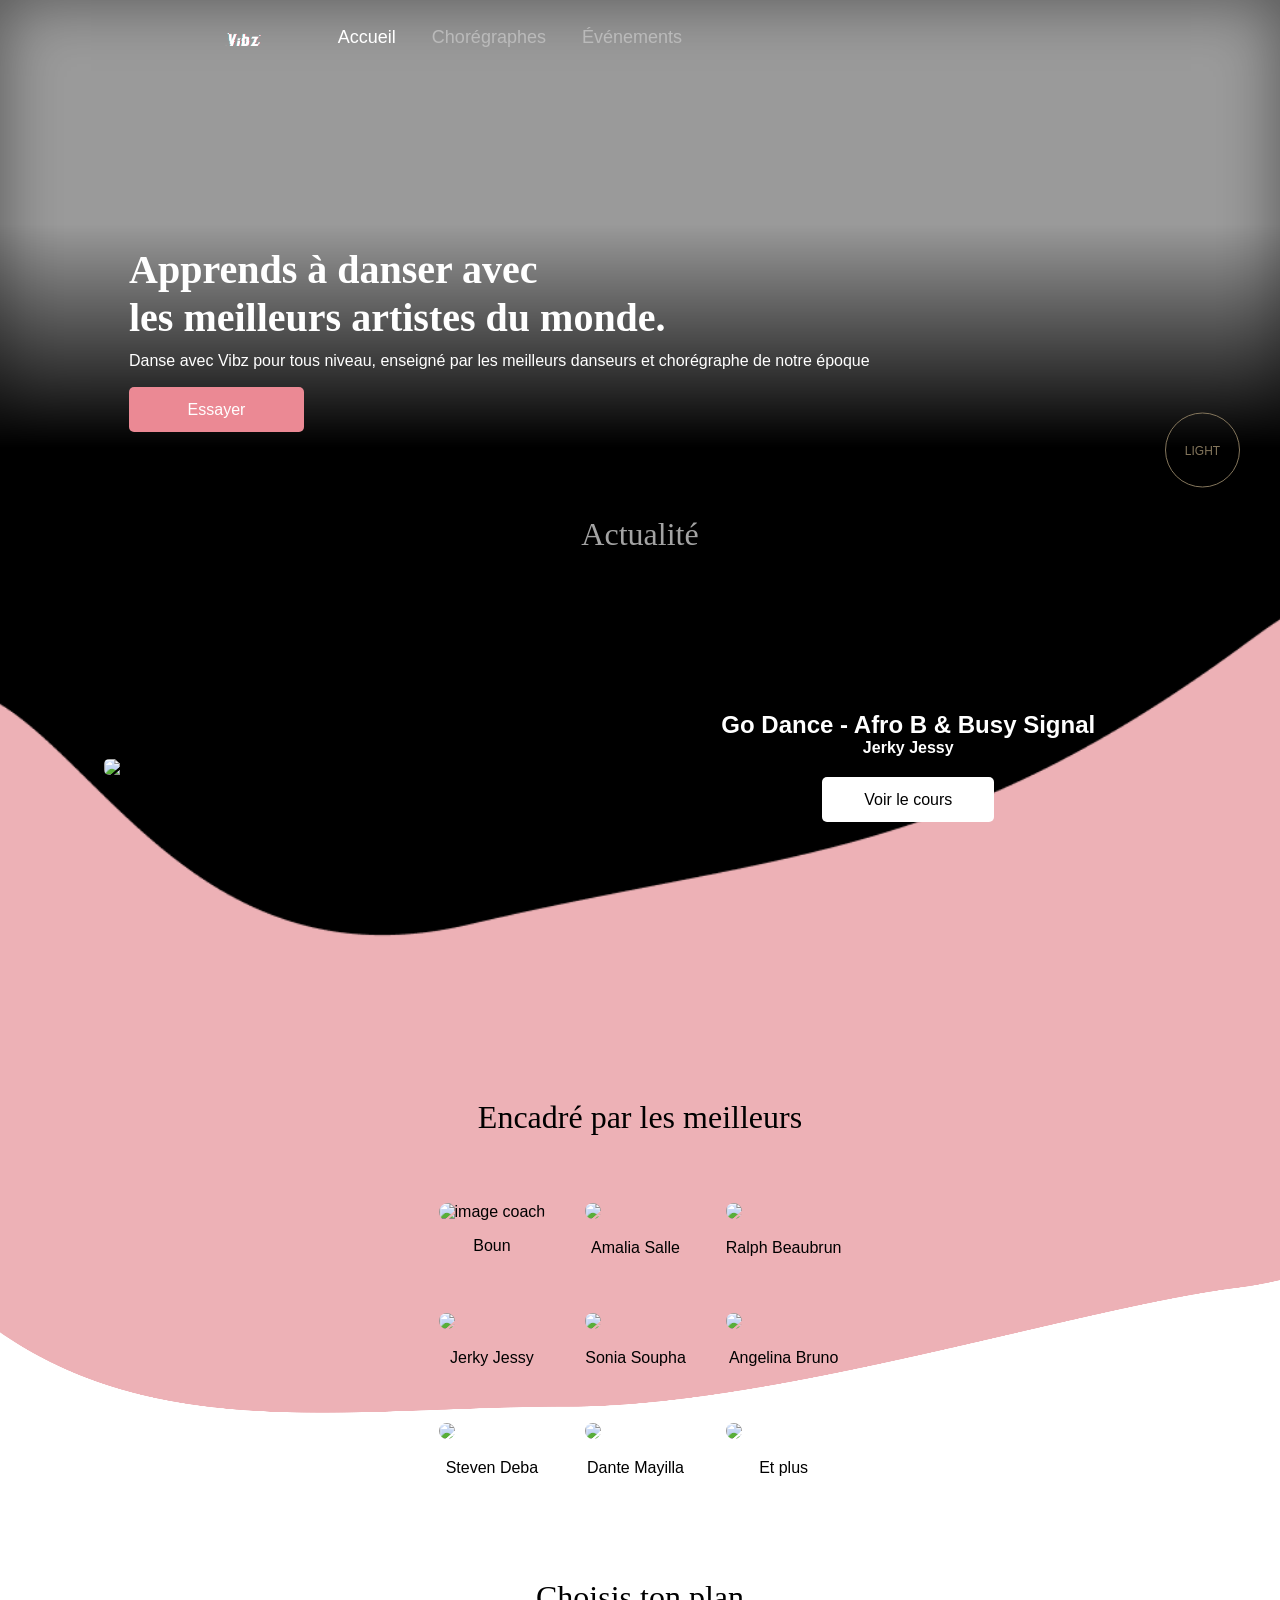
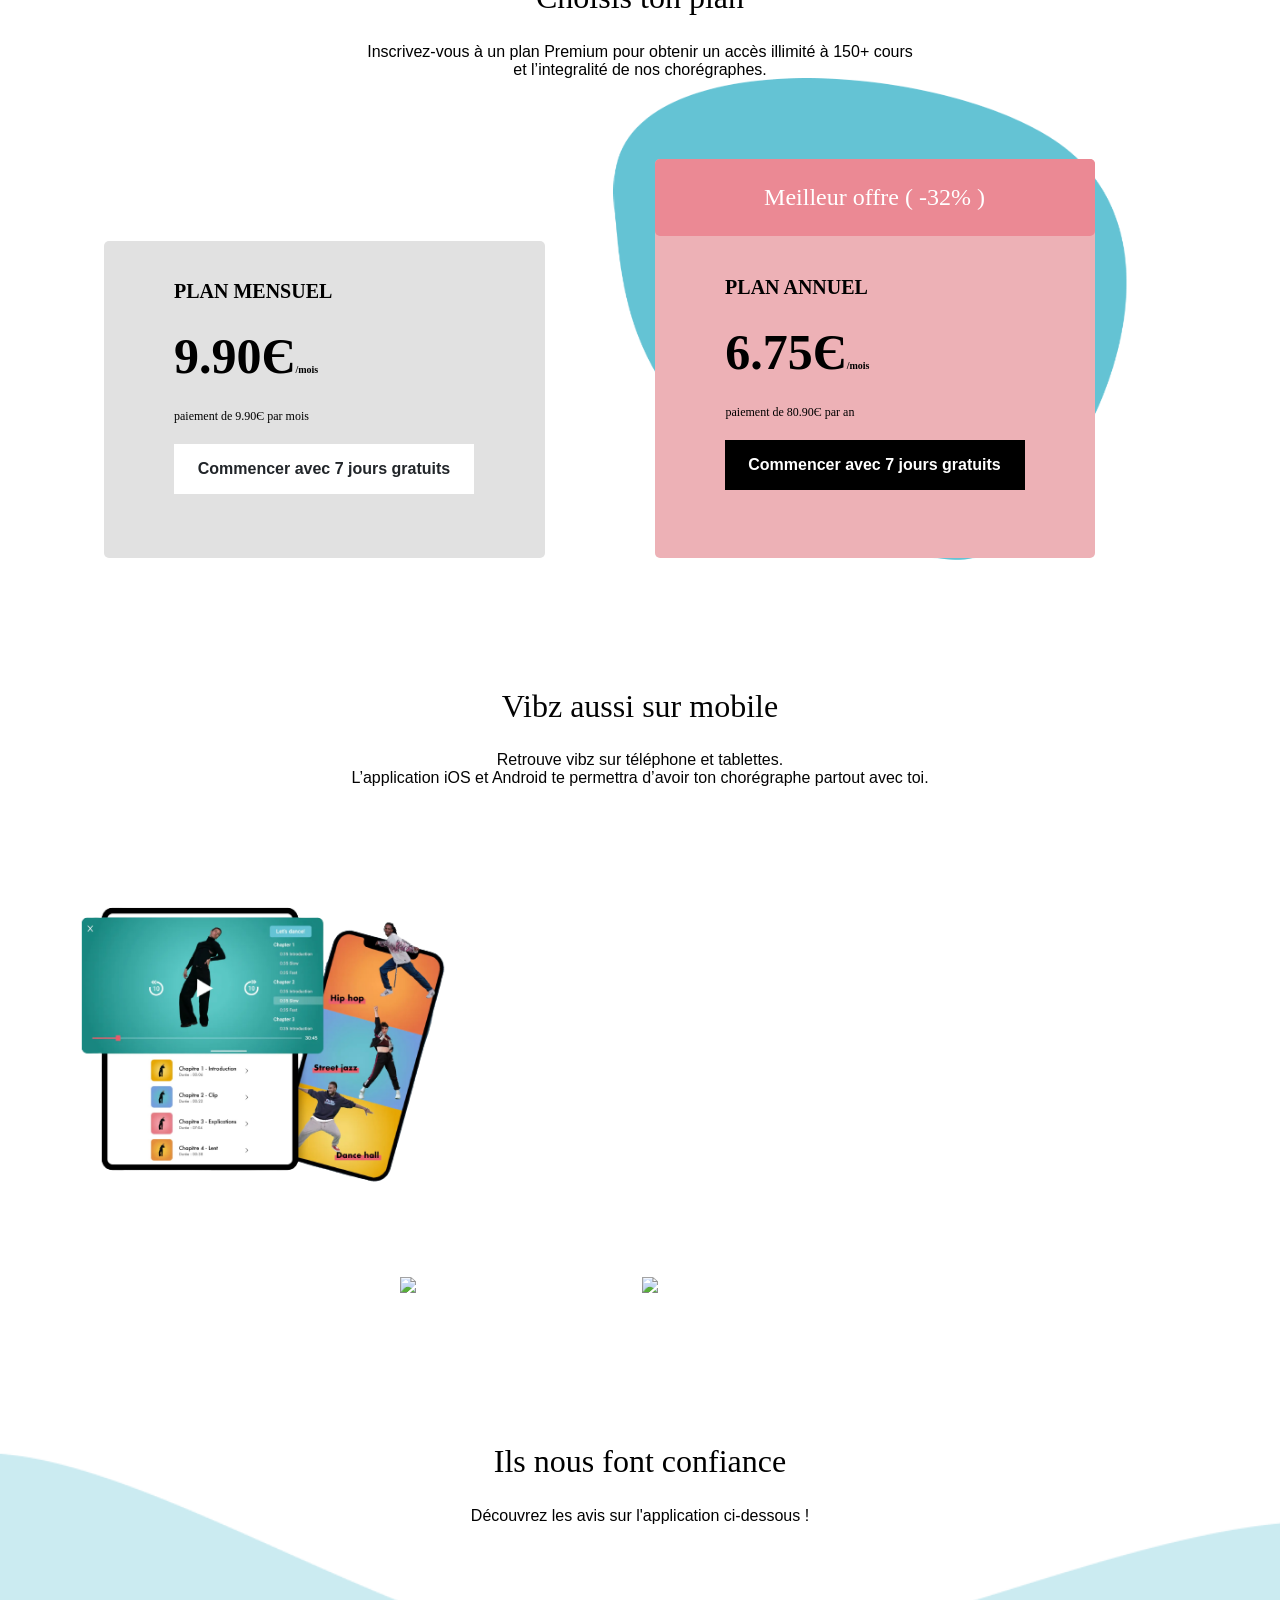
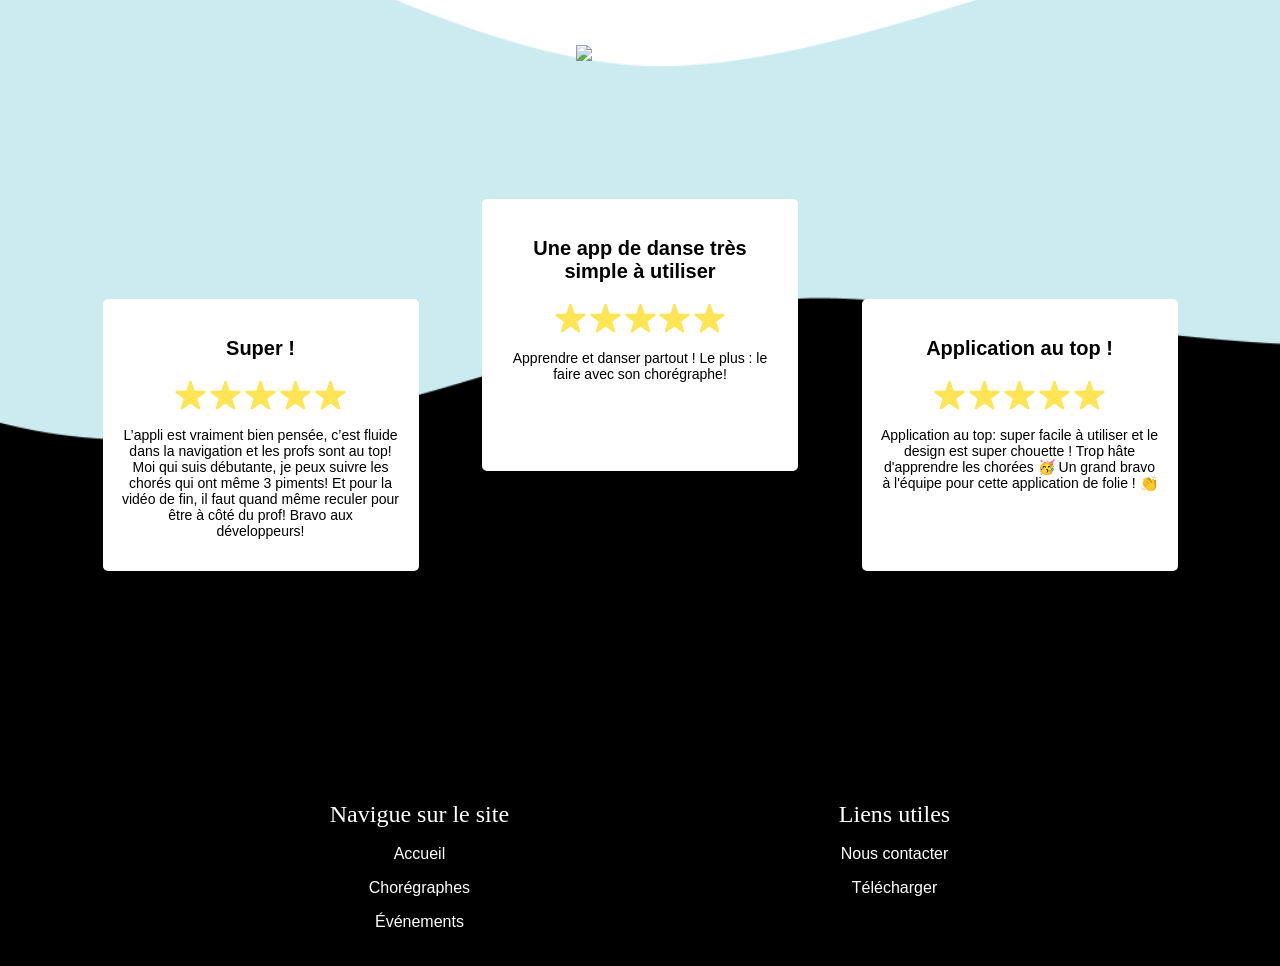
==== commit 5dabe47d: "1.02.05" ====
--- a/index.html
+++ b/index.html
@@ -53,7 +53,7 @@
     </div>
   </section>
 
-  <button class="change" id="changeColor">LIGHT</button>
+  <button class="change">LIGHT</button>
 
 
   <!-- Partie Actualité -->
@@ -163,7 +163,7 @@
         <div id="year">
           <img src="images/pricing_background.png" class="bgblue" alt="fondbleu">
           <div id="bestoffer">
-            <p class="pannuel">Meilleur offre ( -32% )</p>
+            <p class="bestoffer_title">Meilleur offre ( -32% )</p>
           </div>
           <div class="padding">
             <h3 class="right">PLAN ANNUEL</h3>
--- a/style.css
+++ b/style.css
@@ -12,13 +12,13 @@
 
 .change {
     cursor: pointer;
-    border: 1.2px solid wheat;
+    border: 1.2px solid rgb(132, 118, 92);
     width: 75px;
     height: 75px;
     border-radius: 50%;
     text-align: center;
     font-size: 12px;
-    color: wheat;
+    color: rgb(132, 118, 92);
     position: fixed;
     right: 40px;
     top: 50%;
@@ -28,12 +28,12 @@
     justify-content: center;
     align-items: center;
     background: transparent;
-    transition: 0.3s;
+    transition: 0.7s;
 }
 
 .dark .change {
-    color: black;
-    border: 1.2px solid black;
+    color: white;
+    border: 1.2px solid white;
 }
 
 #video {
@@ -359,11 +359,18 @@
 
 .grid div img {
     border-radius: 125px;
+    transition: 0.5s;
+}
+
+.grid div img:hover {
+    scale: 1.15;
 }
 
 .photo-1 {
     grid-area: a;
 }
+
+
 
 
 .photo-2 {
@@ -503,6 +510,9 @@
     position: relative;
 }
 
+.dark .bestoffer_title {
+    color: #000;
+}
 
 
 .left {
@@ -675,6 +685,11 @@
 
 }
 
+.dark .googlep {
+    border: 1px solid white;
+    border-radius: 15px;
+}
+
 .row {
     margin: auto;
     max-width: 480px;
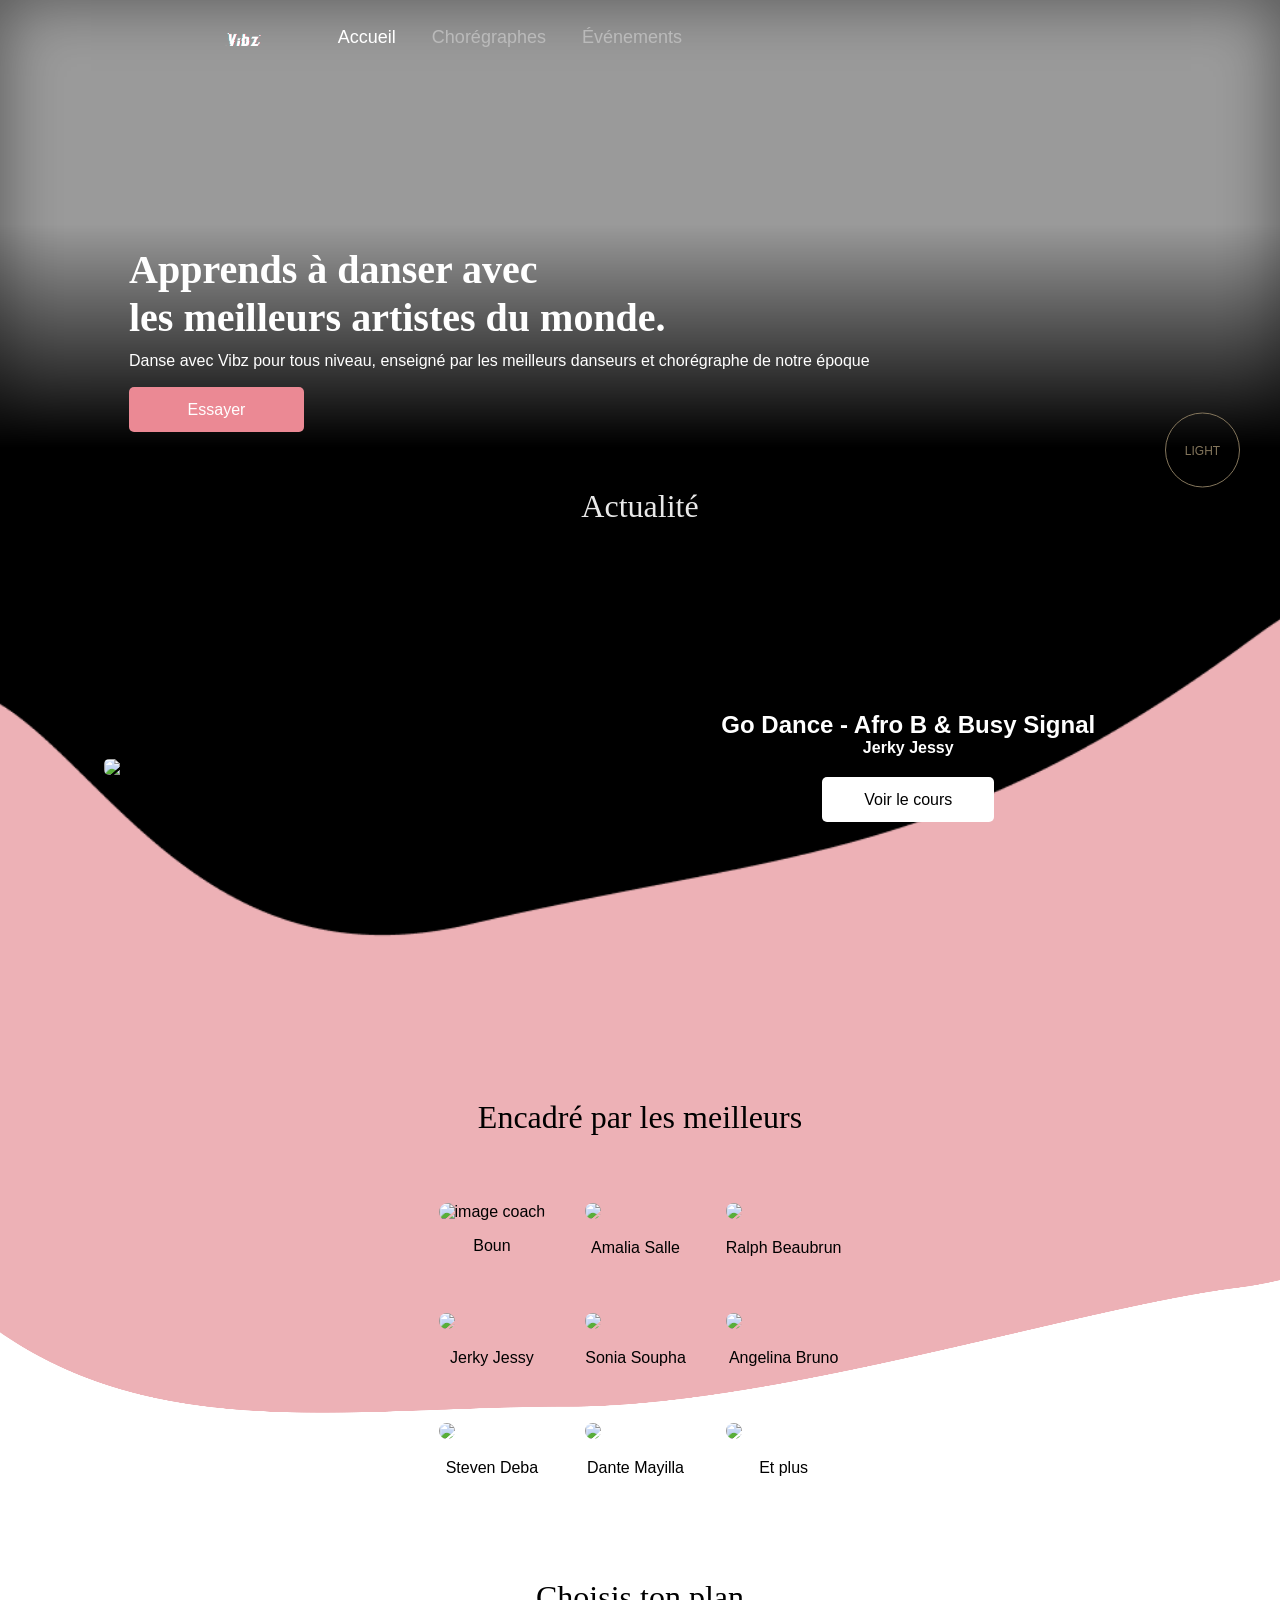
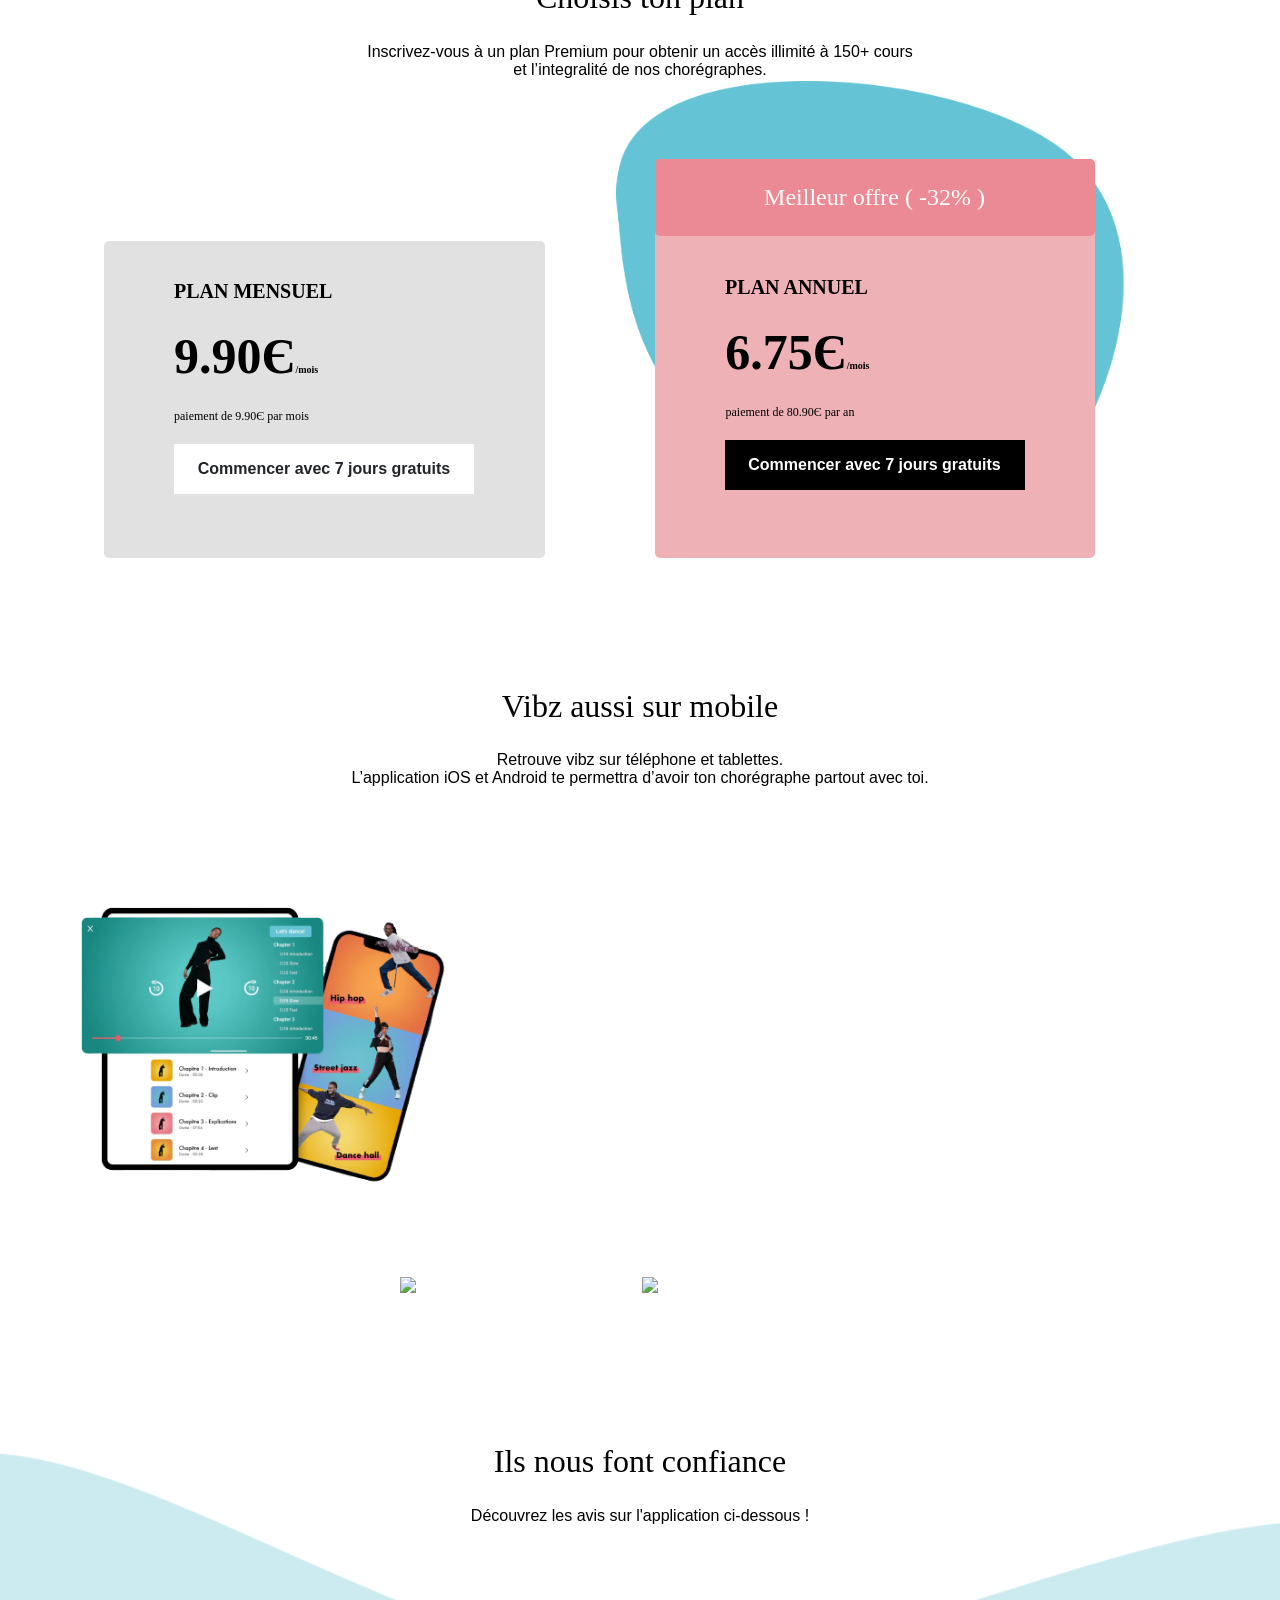
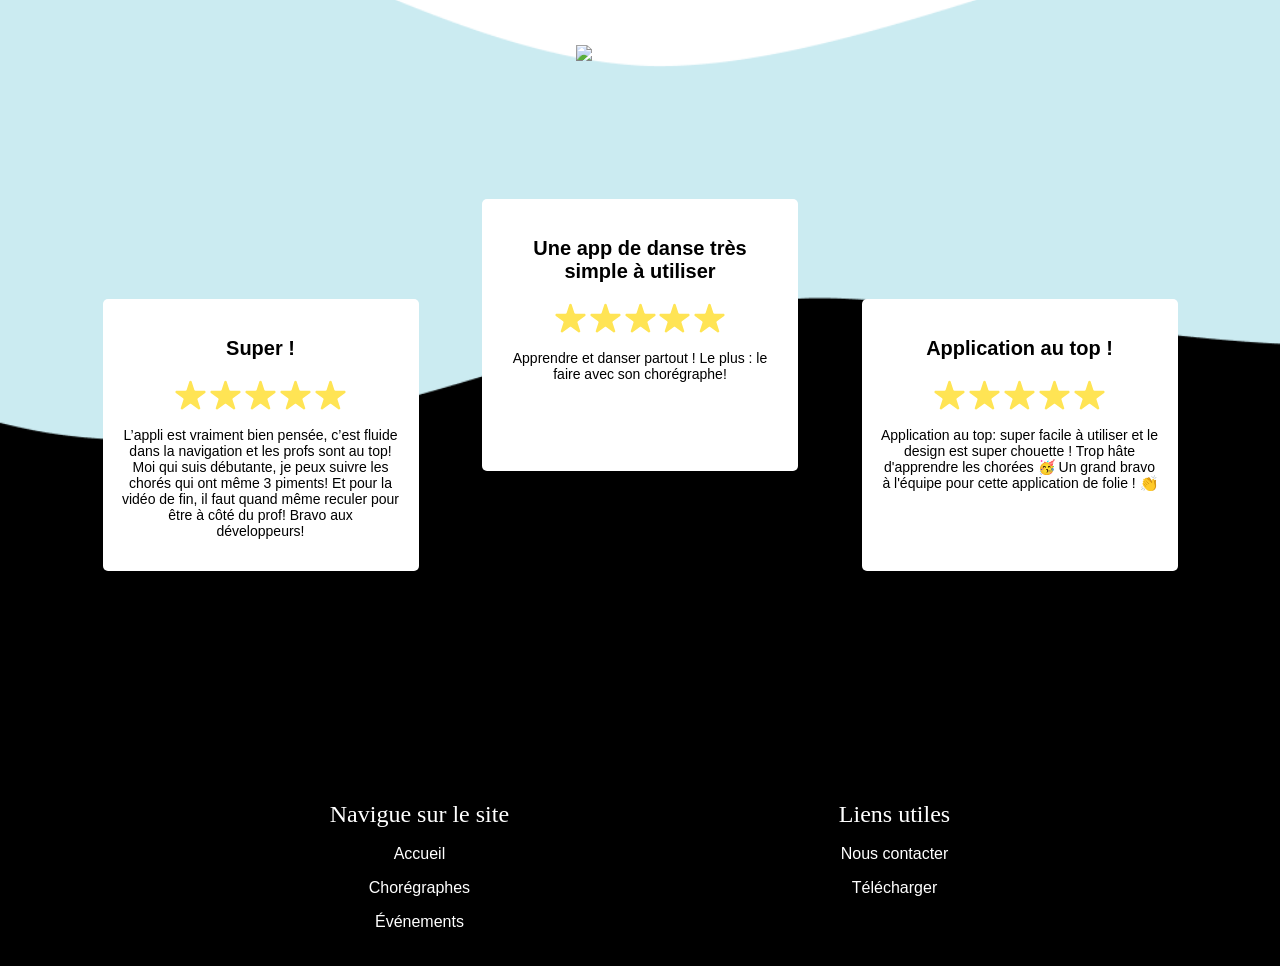
==== commit 9e4848e3: "1.02.05" ====
--- a/index.html
+++ b/index.html
@@ -53,7 +53,7 @@
     </div>
   </section>
 
-  <button class="change">LIGHT</button>
+  <button value="click" class=" change">LIGHT</button>
 
 
   <!-- Partie Actualité -->
@@ -222,32 +222,31 @@
     <div class="row-comm">
       <div class="comm1">
         <p class="reviewtitle">Super !</p>
-        <!-- <img src="https://www.vibz.dance/_next/image?url=%2Fassets%2Fhome%2Ffive_stars.png&w=256&q=75" class="star"> -->
-        <img src="images/star.svg" id="star1">
-        <img src="images/star.svg" id="star2">
-        <img src="images/star.svg" id="star3">
-        <img src="images/star.svg" id="star4">
-        <img src="images/star.svg" id="star5">
+        <img src="images/star.svg" id="star1" class="star_orange">
+        <img src="images/star.svg" id="star2" class="star_orange">
+        <img src="images/star.svg" id="star3" class="star_orange">
+        <img src="images/star.svg" id="star4" class="star_orange">
+        <img src="images/star.svg" id="star5" class="star_orange">
         <p class="comm">L’appli est vraiment bien pensée, c’est fluide dans la navigation et les profs sont au
           top! Moi qui suis débutante, je peux suivre les chorés qui ont même 3 piments! Et pour la vidéo de
           fin, il faut quand même reculer pour être à côté du prof! Bravo aux <br> développeurs!</p>
       </div>
       <div class="comm2">
         <p class="reviewtitle">Une app de danse très simple à utiliser</p>
-        <img src="images/star.svg" id="star6">
-        <img src="images/star.svg" id="star7">
-        <img src="images/star.svg" id="star8">
-        <img src="images/star.svg" id="star9">
-        <img src="images/star.svg" id="star10">
+        <img src="images/star.svg" id="star6" class="star_orange">
+        <img src="images/star.svg" id="star7" class="star_orange">
+        <img src="images/star.svg" id="star8" class="star_orange">
+        <img src="images/star.svg" id="star9" class="star_orange">
+        <img src="images/star.svg" id="star10" class="star_orange">
         <p class="comm">Apprendre et danser partout ! Le plus : le faire avec son chorégraphe!</p>
       </div>
       <div class="comm3">
         <p class="reviewtitle">Application au top !</p>
-        <img src="images/star.svg" id="star11">
-        <img src="images/star.svg" id="star12">
-        <img src="images/star.svg" id="star13">
-        <img src="images/star.svg" id="star14">
-        <img src="images/star.svg" id="star15">
+        <img src="images/star.svg" id="star11" class="star_orange">
+        <img src="images/star.svg" id="star12" class="star_orange">
+        <img src="images/star.svg" id="star13" class="star_orange">
+        <img src="images/star.svg" id="star14" class="star_orange">
+        <img src="images/star.svg" id="star15" class="star_orange">
         <p class="comm">Application au top: super facile à utiliser et le design est super chouette ! Trop hâte
           d'apprendre les chorées 🥳 Un grand bravo à l'équipe pour cette application de folie ! 👏</p>
       </div>
--- a/style.css
+++ b/style.css
@@ -728,8 +728,12 @@
     margin: auto;
     margin-top: 120px;
     visibility: hidden;
-}
-
+    transition: 1s;
+}
+
+.logoentr:hover {
+    transform: rotate(360deg);
+}
 
 .row-comm {
     margin: auto;
@@ -801,6 +805,7 @@
 }
 
 
+
 /* Partie Footer */
 
 
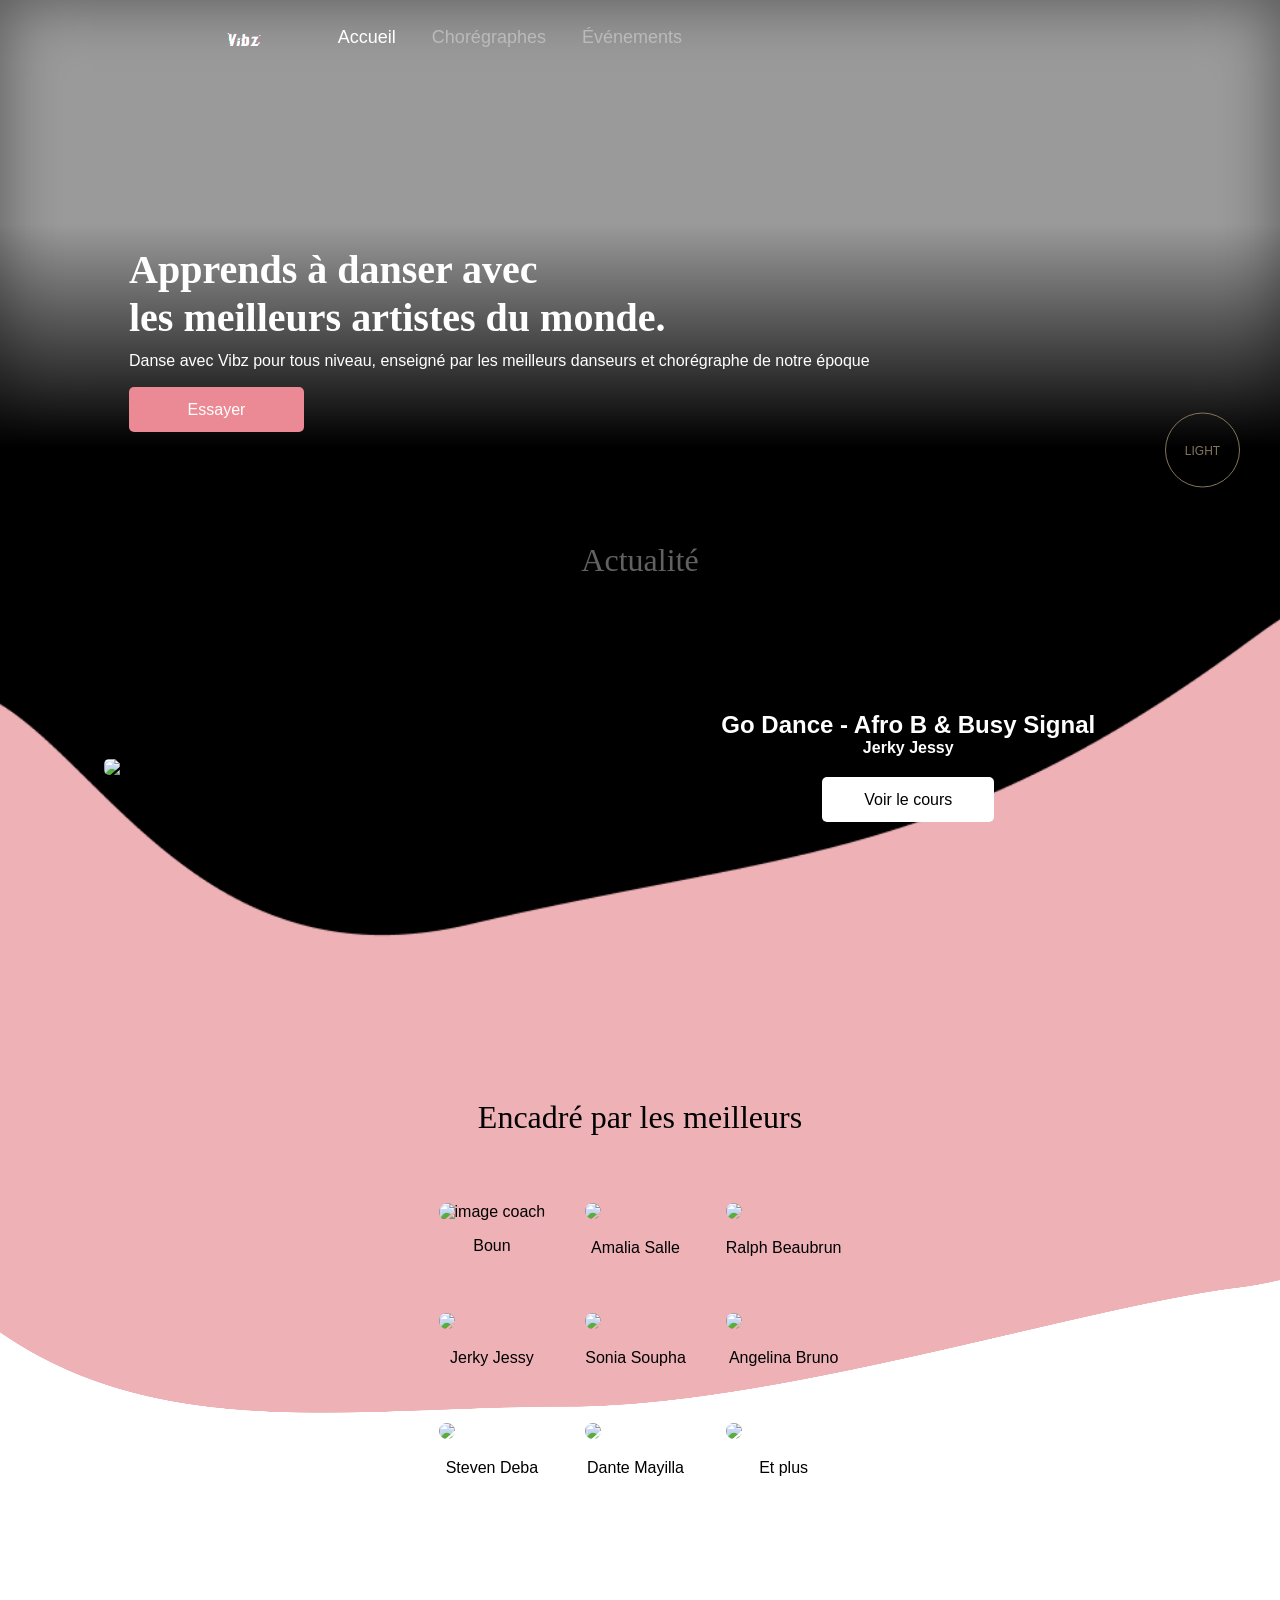
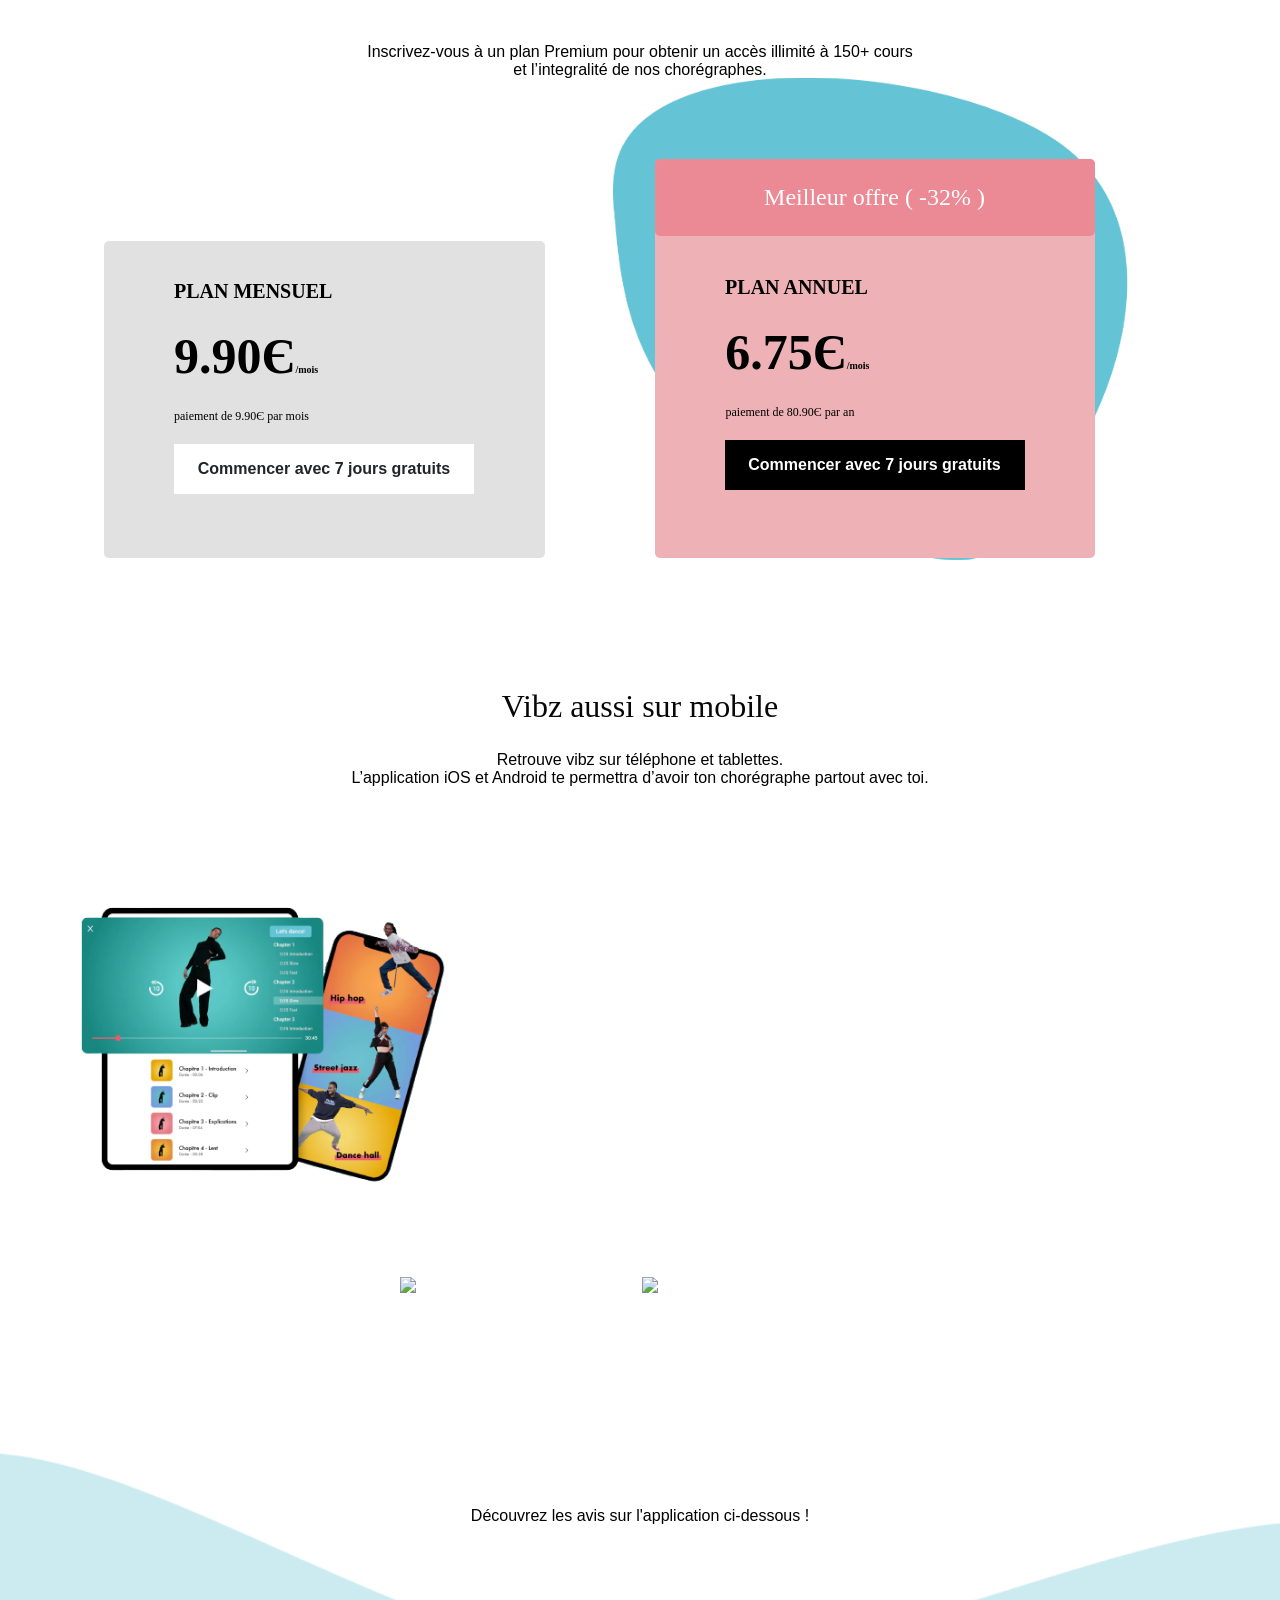
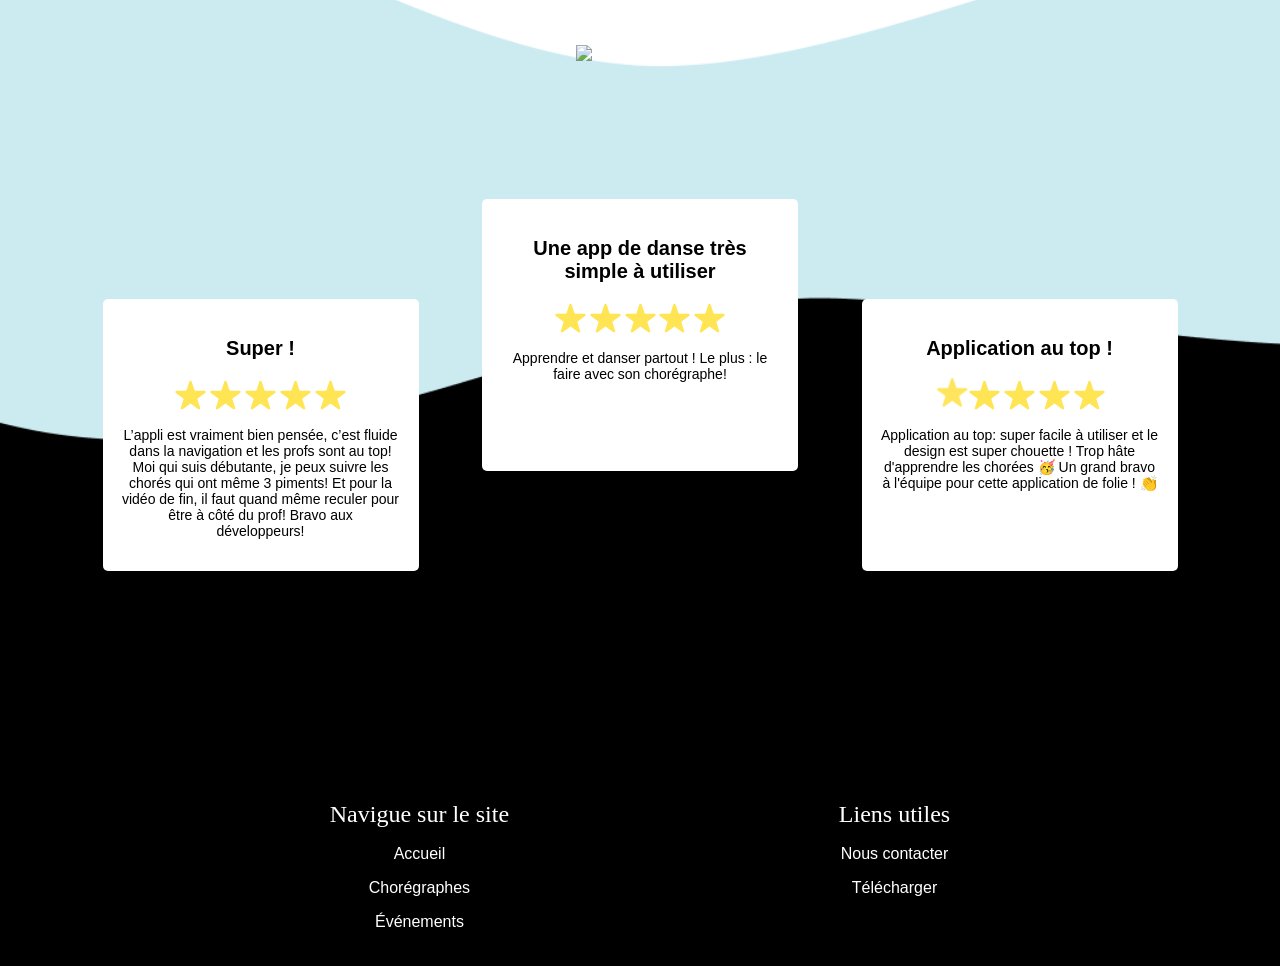
==== commit 908723c4: "1.02.05" ====
--- a/index.html
+++ b/index.html
@@ -183,7 +183,7 @@
   <section class="section-mobile">
     <div>
       <h2 class="vibzmobile">Vibz aussi sur mobile</h2>
-      <p class="undertitle1">Retrouve vibz sur téléphone et tablettes. <br>
+      <p class="undertitle">Retrouve vibz sur téléphone et tablettes. <br>
         L’application iOS et Android te permettra d’avoir ton chorégraphe partout avec toi.</p>
       <img src="images/vibz_tablette_mobile.png" id="tablet" alt="tablette appli">
       <div>
@@ -210,7 +210,7 @@
   <section class="main2">
     <div>
       <h2 class="choosetitle">Ils nous font confiance</h2>
-      <div class="undertitle">Découvrez les avis sur l'application ci-dessous !</div>
+      <div class="undertitle1" id="trigger_undertitle">Découvrez les avis sur l'application ci-dessous !</div>
       <img src="https://www.vibz.dance/_next/image?url=%2Flogos%2Fpartners%2Fstudio_harmonic_logo.png&w=384&q=75"
         class="logoentr">
     </div>
--- a/style.css
+++ b/style.css
@@ -469,9 +469,12 @@
     text-align: center;
     padding-top: 0;
     margin-bottom: 80px;
-    visibility: hidden;
-
-}
+
+}
+
+
+
+
 
 .choose {
     /* border: 1px solid red; */
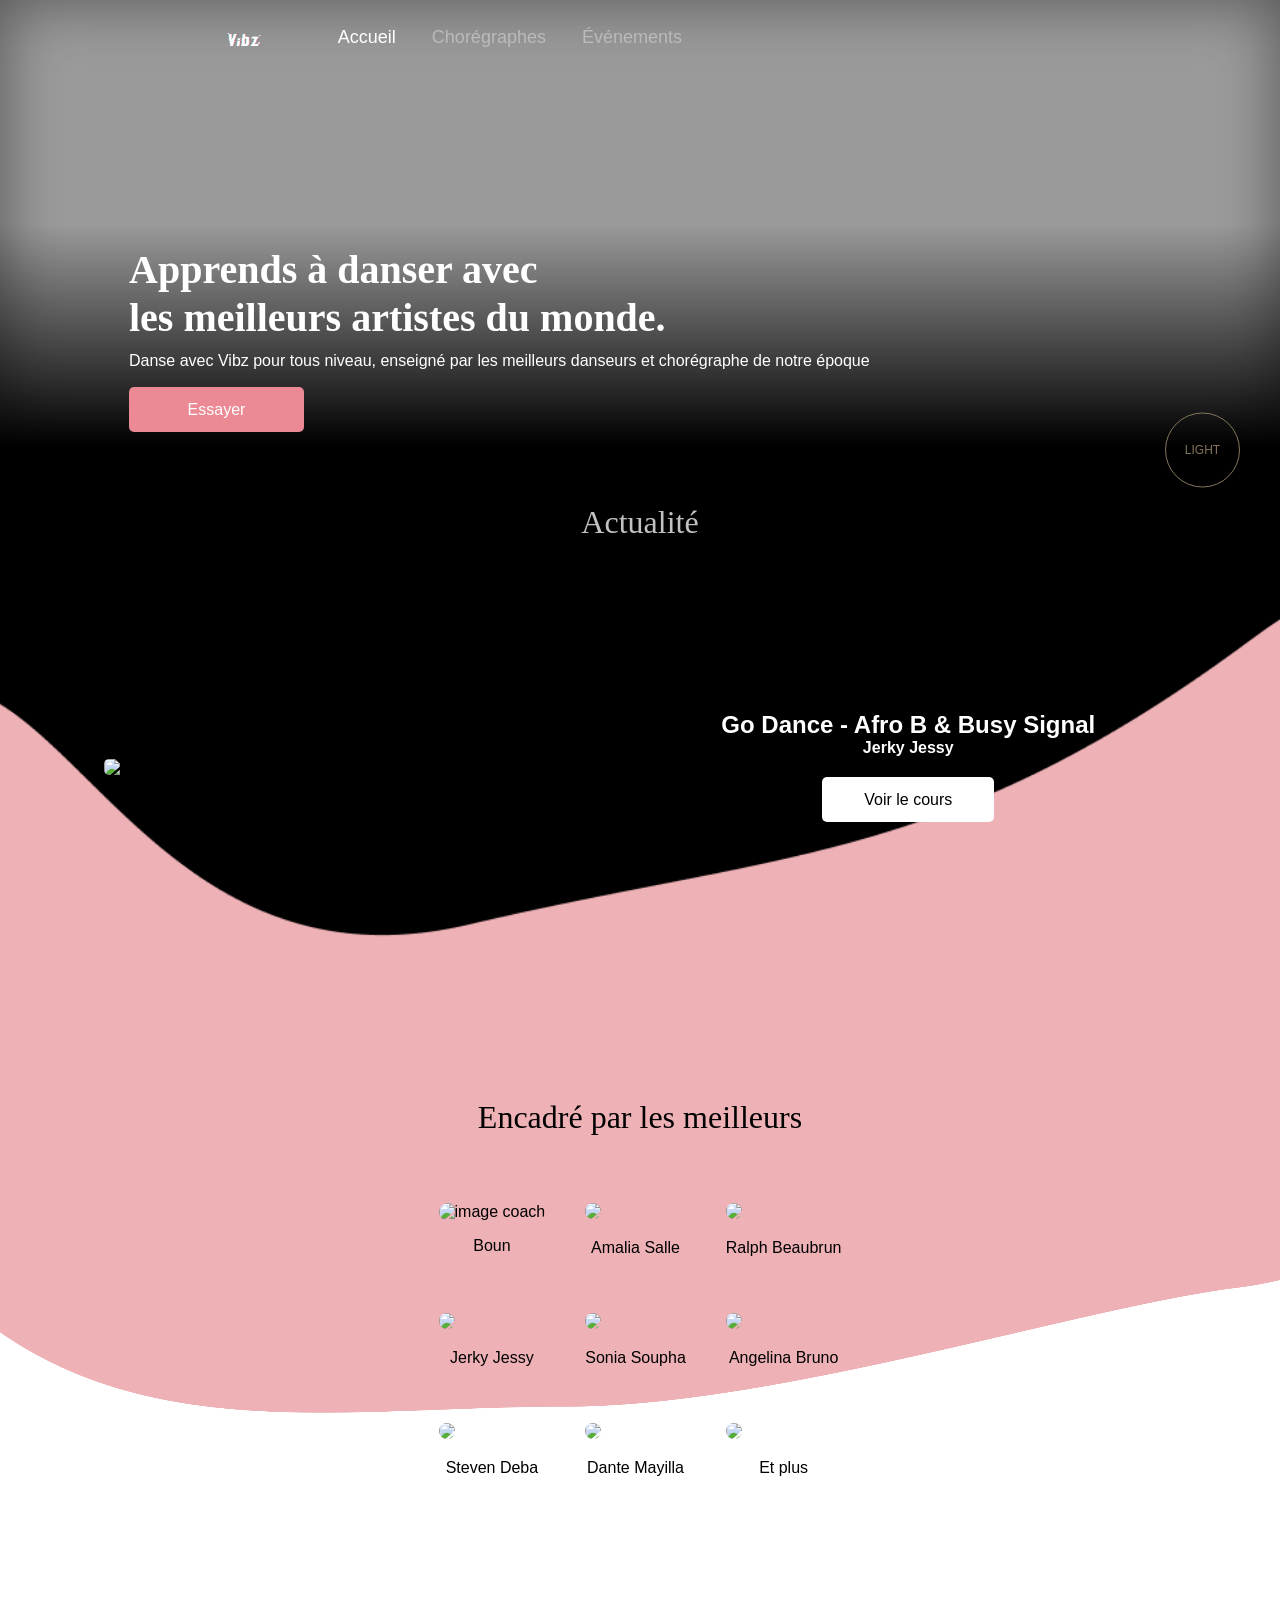
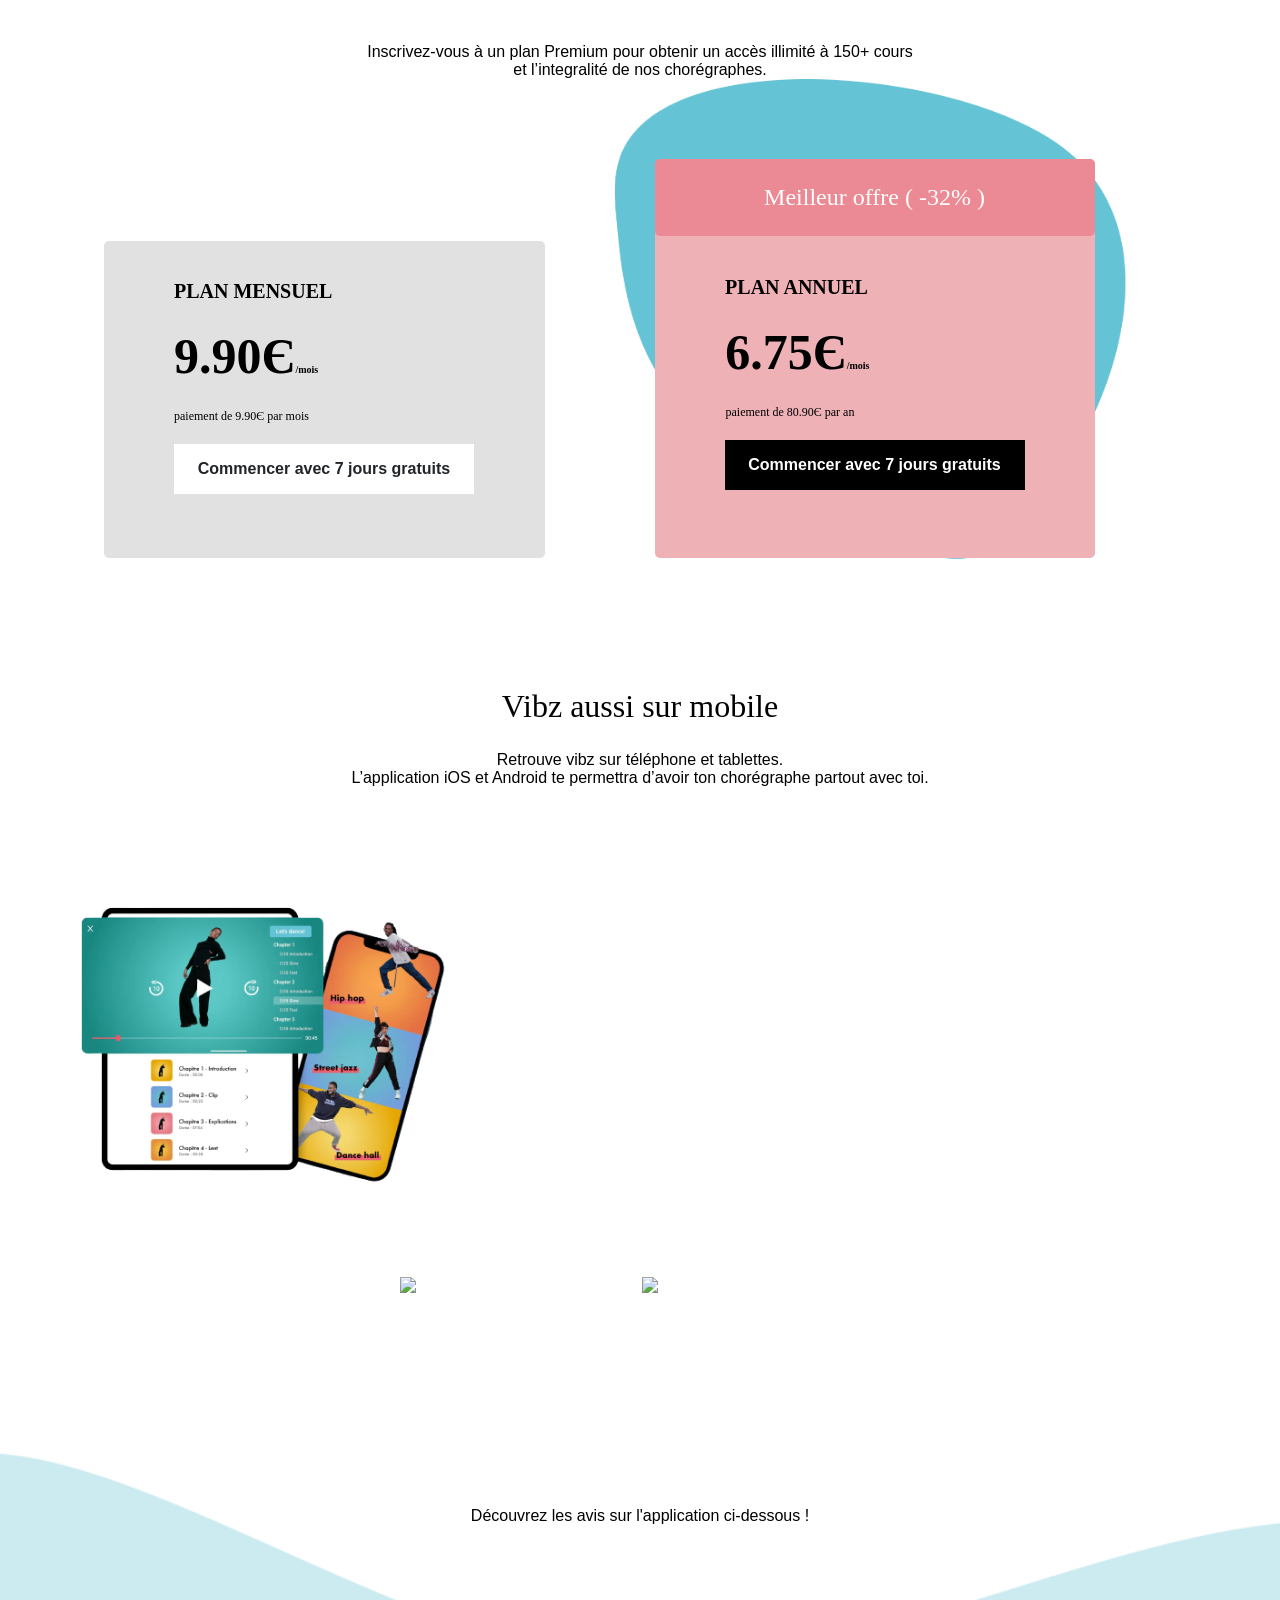
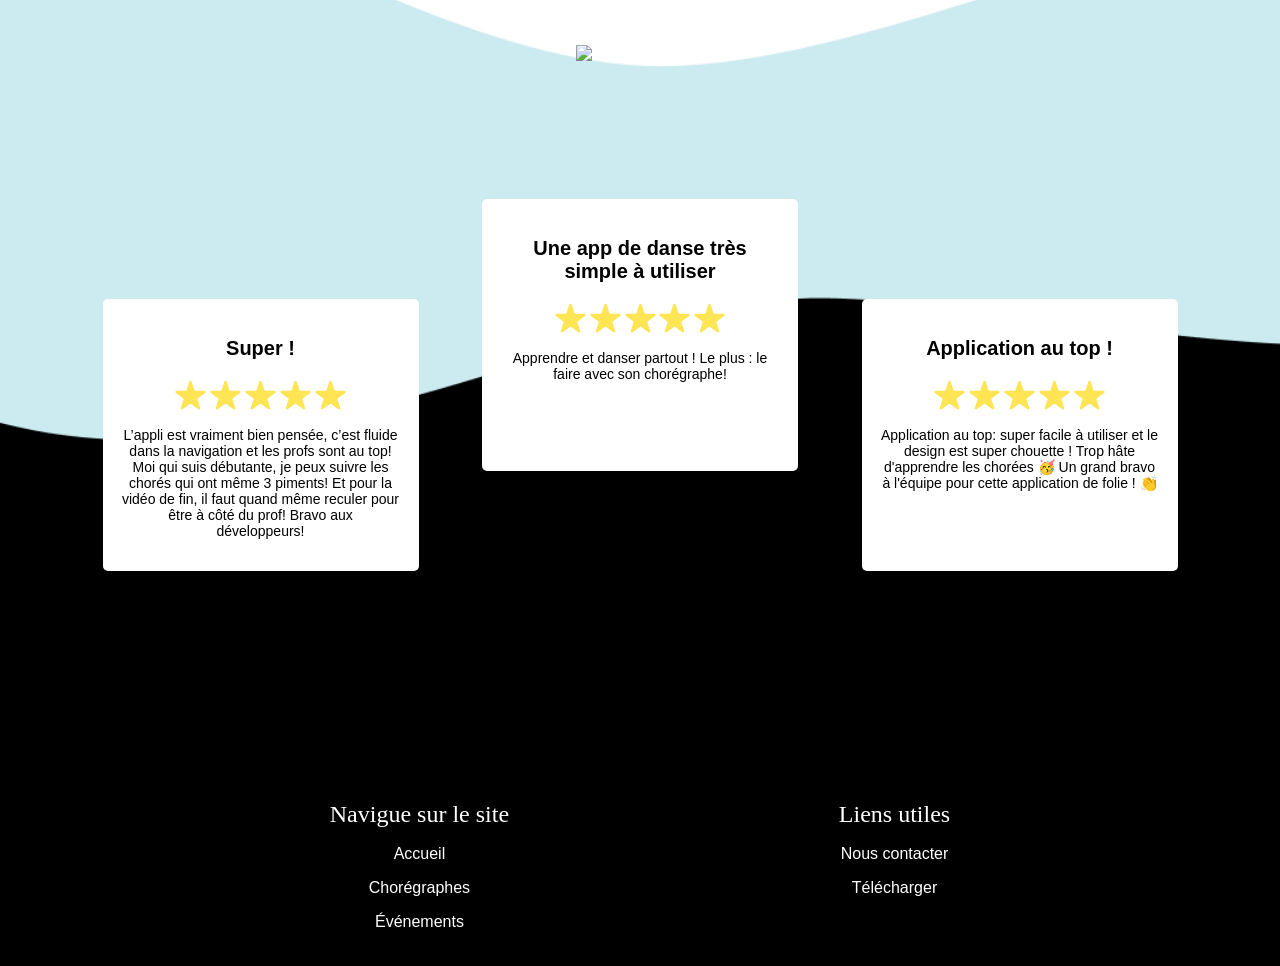
==== commit c3827201: "1.02.05" ====
--- a/index.html
+++ b/index.html
@@ -210,7 +210,7 @@
   <section class="main2">
     <div>
       <h2 class="choosetitle">Ils nous font confiance</h2>
-      <div class="undertitle1" id="trigger_undertitle">Découvrez les avis sur l'application ci-dessous !</div>
+      <div class="undertitle" id="trigger_undertitle">Découvrez les avis sur l'application ci-dessous !</div>
       <img src="https://www.vibz.dance/_next/image?url=%2Flogos%2Fpartners%2Fstudio_harmonic_logo.png&w=384&q=75"
         class="logoentr">
     </div>
--- a/style.css
+++ b/style.css
@@ -465,16 +465,6 @@
     margin-bottom: 80px;
 }
 
-.undertitle1 {
-    text-align: center;
-    padding-top: 0;
-    margin-bottom: 80px;
-
-}
-
-
-
-
 
 .choose {
     /* border: 1px solid red; */
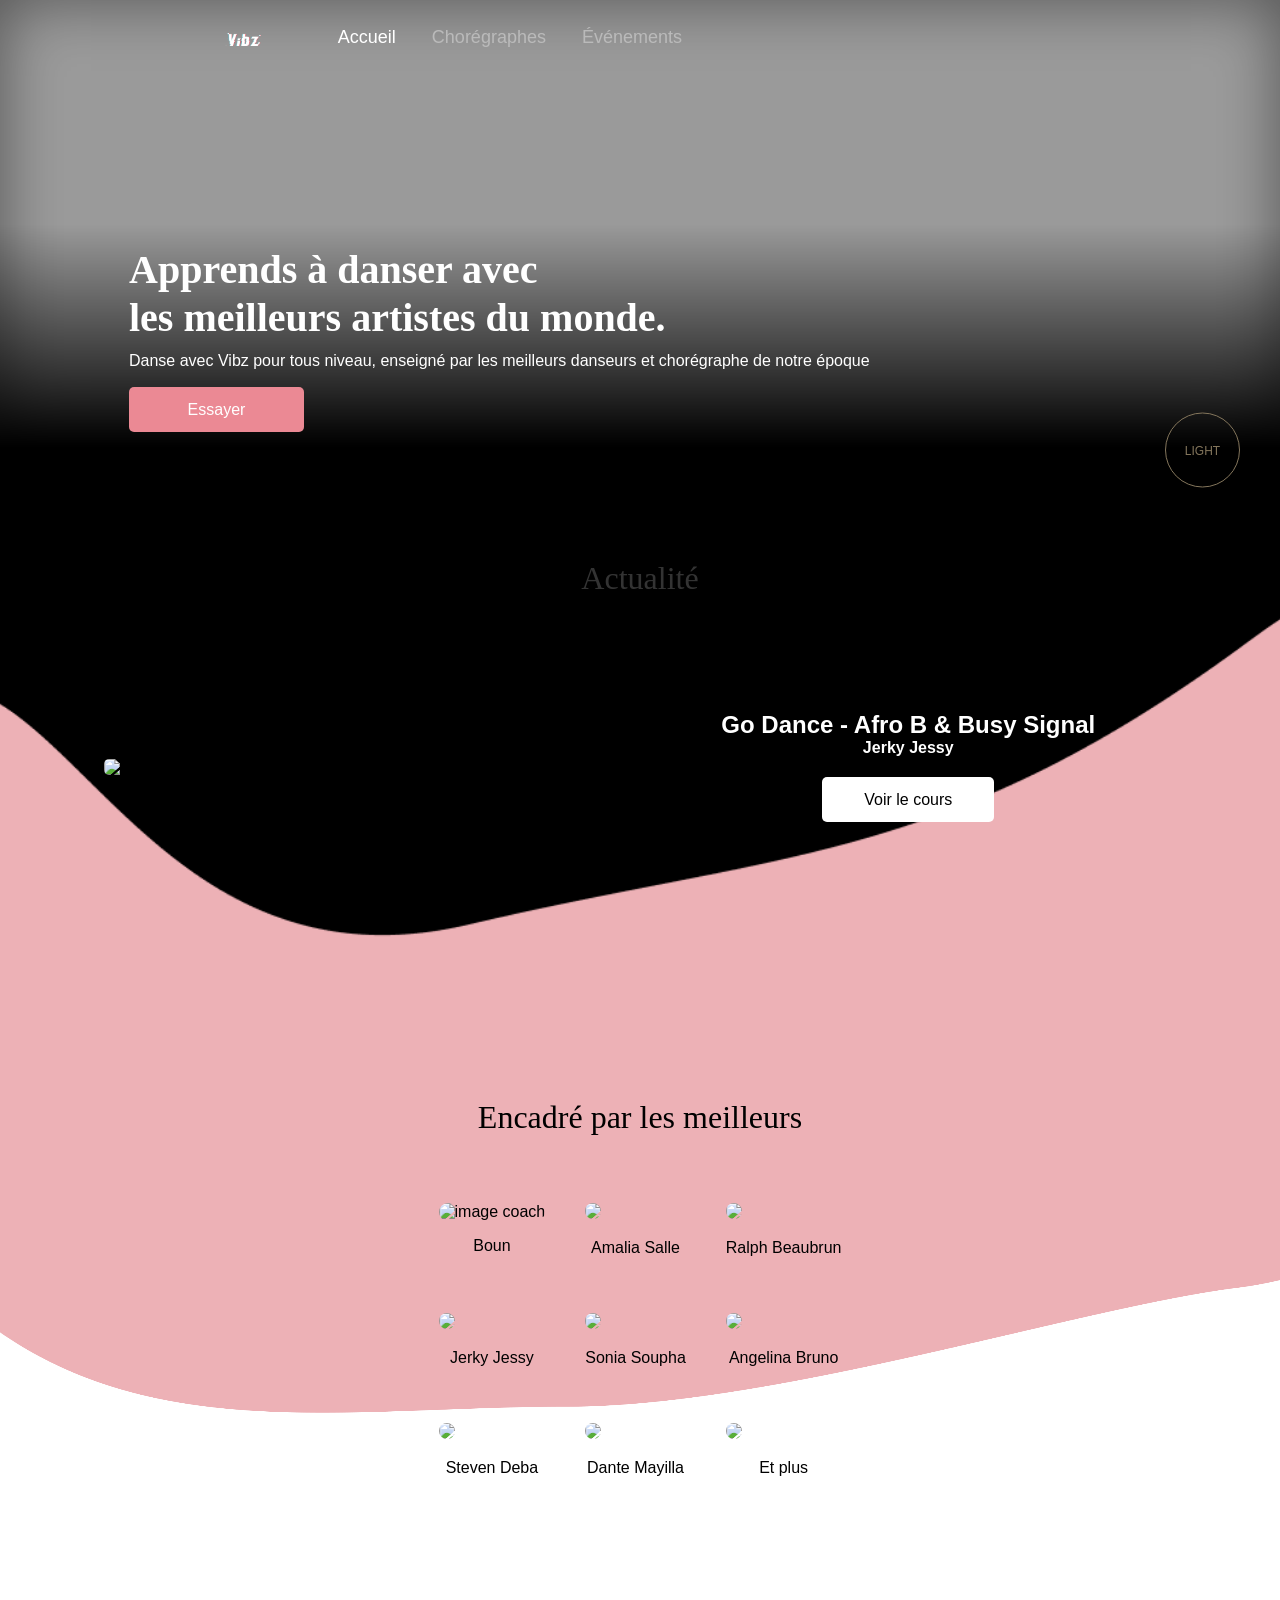
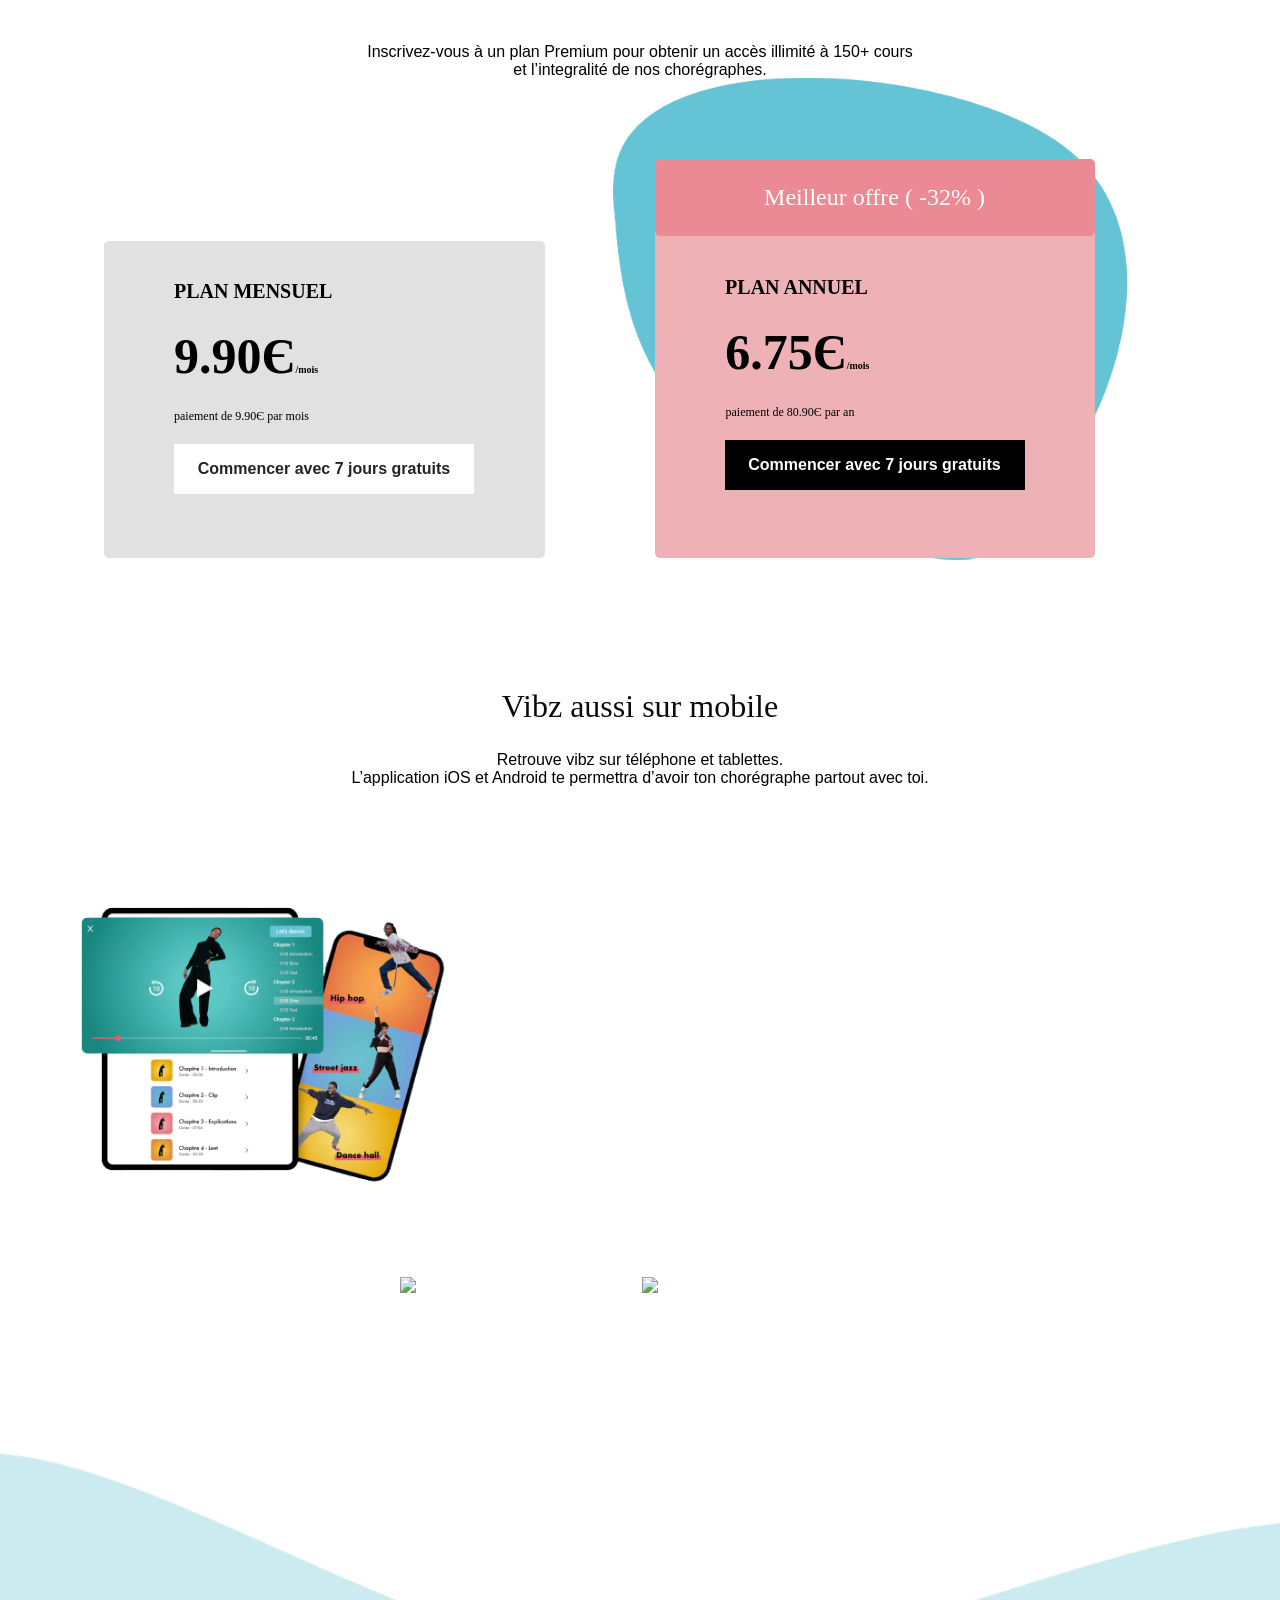
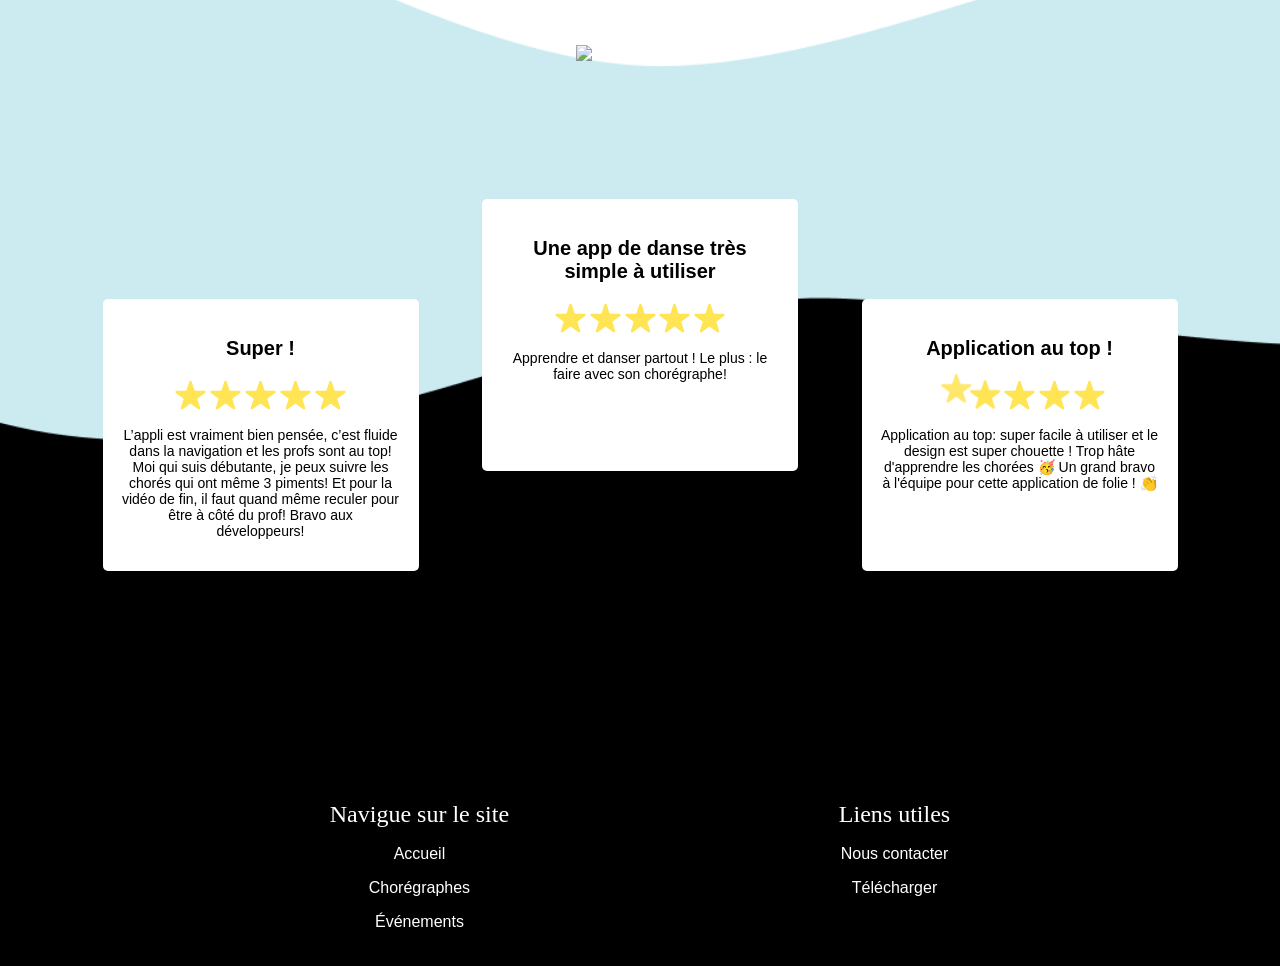
==== commit 57c5affc: "1.02.05" ====
--- a/index.html
+++ b/index.html
@@ -210,7 +210,7 @@
   <section class="main2">
     <div>
       <h2 class="choosetitle">Ils nous font confiance</h2>
-      <div class="undertitle" id="trigger_undertitle">Découvrez les avis sur l'application ci-dessous !</div>
+      <div class="undertitle1" id="trigger_undertitle">Découvrez les avis sur l'application ci-dessous !</div>
       <img src="https://www.vibz.dance/_next/image?url=%2Flogos%2Fpartners%2Fstudio_harmonic_logo.png&w=384&q=75"
         class="logoentr">
     </div>
--- a/style.css
+++ b/style.css
@@ -458,7 +458,8 @@
 }
 
 
-.undertitle {
+.undertitle,
+undertitle1 {
 
     text-align: center;
     padding-top: 0;
